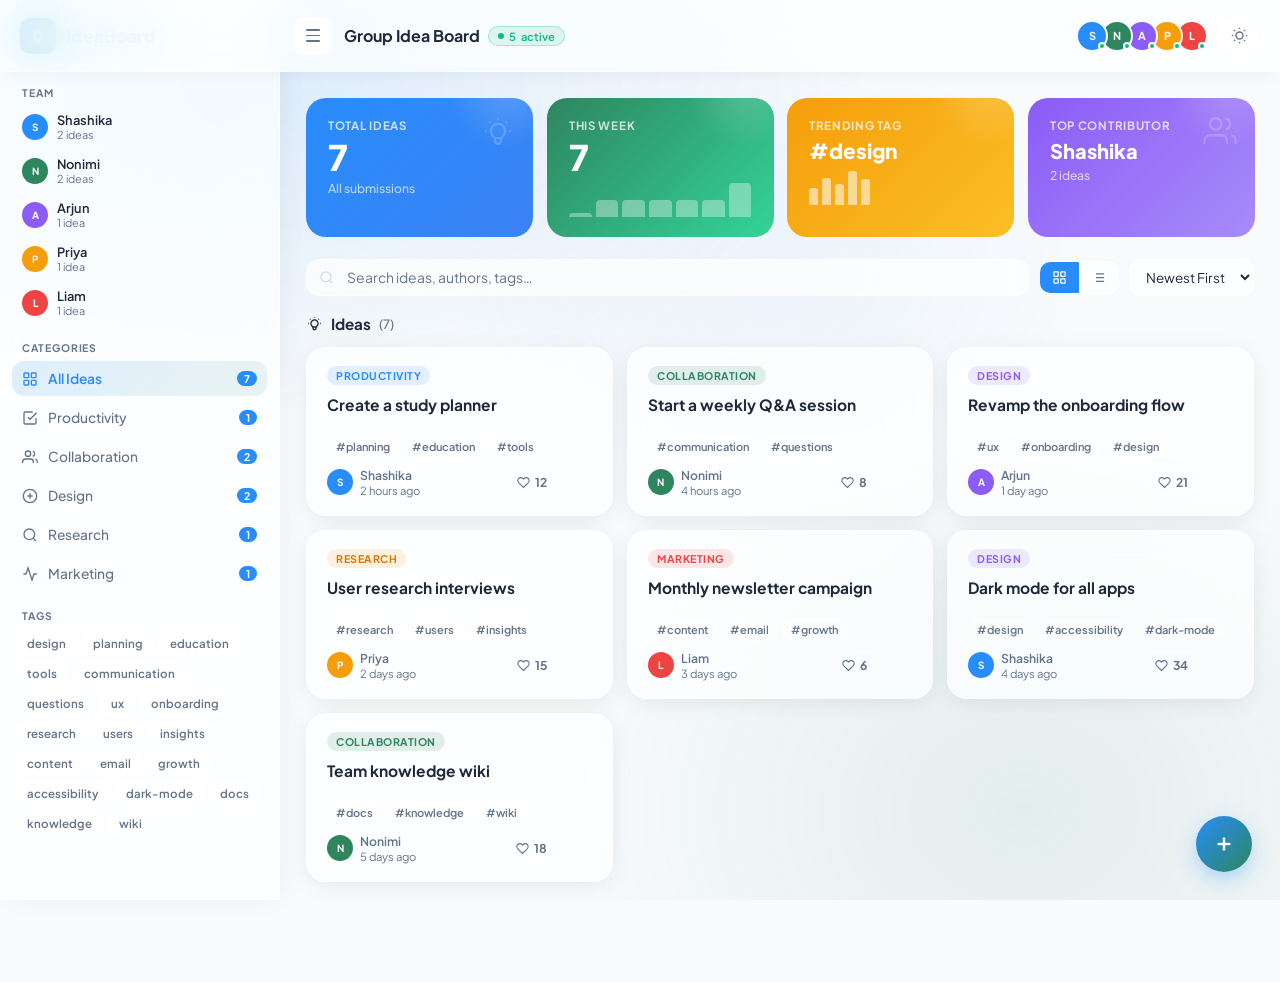
==== ideaboard.html @ 273a5f6c "upload final" ====
<!DOCTYPE html>
<html lang="en" data-theme="light">
<head>
<meta charset="UTF-8" />
<meta name="viewport" content="width=device-width, initial-scale=1.0" />
<title>Group Idea Board</title>
<link rel="preconnect" href="https://fonts.googleapis.com" />
<link href="https://fonts.googleapis.com/css2?family=Plus+Jakarta+Sans:wght@300;400;500;600;700;800&display=swap" rel="stylesheet" />
<style>
*, *::before, *::after { box-sizing: border-box; margin: 0; padding: 0; }

:root {
  --bg: #F8FAFC;
  --glass: rgba(255,255,255,0.72);
  --glass-border: rgba(255,255,255,0.55);
  --glass-shadow: 0 4px 24px -4px rgba(0,0,0,0.10), inset 0 1px 0 rgba(255,255,255,0.65);
  --accent: #288CFA;
  --accent2: #2E865F;
  --text: #1E293B;
  --text2: #64748B;
  --card-hover-shadow: 0 12px 40px -8px rgba(40,140,250,0.20), 0 4px 16px -4px rgba(0,0,0,0.12);
  --modal-glass: rgba(255,255,255,0.88);
  --sidebar-w: 280px;
  --sidebar-collapsed-w: 72px;
  --radius: 20px;
  --radius-sm: 12px;
  --ease: cubic-bezier(0.16, 1, 0.3, 1);
  --spring: cubic-bezier(0.68, -0.45, 0.265, 1.55);
  --font: 'Plus Jakarta Sans', system-ui, sans-serif;
  --success: #10B981;
  --warn: #F59E0B;
  --error: #EF4444;
  --header-h: 72px;
}
[data-theme="dark"] {
  --bg: #0F172A;
  --glass: rgba(30,41,59,0.65);
  --glass-border: rgba(255,255,255,0.10);
  --glass-shadow: 0 4px 24px -4px rgba(0,0,0,0.5), inset 0 1px 0 rgba(255,255,255,0.08);
  --accent: #60A5FA;
  --accent2: #34D399;
  --text: #F1F5F9;
  --text2: #94A3B8;
  --card-hover-shadow: 0 12px 40px -8px rgba(96,165,250,0.25), 0 4px 16px -4px rgba(0,0,0,0.4);
  --modal-glass: rgba(15,23,42,0.94);
}

html { scroll-behavior: smooth; }
body {
  font-family: var(--font);
  background: var(--bg);
  color: var(--text);
  min-height: 100vh;
  overflow-x: hidden;
  transition: background 0.4s ease, color 0.4s ease;
}

.bg-mesh {
  position: fixed; inset: 0; z-index: 0; pointer-events: none;
  background:
    radial-gradient(ellipse 80% 60% at 20% 10%, rgba(40,140,250,0.12) 0%, transparent 60%),
    radial-gradient(ellipse 60% 70% at 80% 90%, rgba(46,134,95,0.10) 0%, transparent 60%),
    radial-gradient(ellipse 50% 50% at 60% 30%, rgba(96,165,250,0.07) 0%, transparent 50%);
  animation: meshMove 20s ease-in-out infinite alternate;
}
[data-theme="dark"] .bg-mesh {
  background:
    radial-gradient(ellipse 80% 60% at 20% 10%, rgba(96,165,250,0.10) 0%, transparent 60%),
    radial-gradient(ellipse 60% 70% at 80% 90%, rgba(52,211,153,0.08) 0%, transparent 60%),
    radial-gradient(ellipse 50% 50% at 60% 30%, rgba(40,140,250,0.05) 0%, transparent 50%);
}
@keyframes meshMove {
  0%   { transform: scale(1) translate(0,0); }
  50%  { transform: scale(1.04) translate(1.5%,1%); }
  100% { transform: scale(1.02) translate(-1%,1.5%); }
}

/* ── HEADER ── */
.header {
  position: fixed; top: 0; left: 0; right: 0;
  height: var(--header-h); z-index: 100;
  display: flex; align-items: center;
  padding: 0 22px 0 calc(var(--sidebar-w) + 14px);
  gap: 12px;
  background: var(--glass);
  backdrop-filter: blur(24px) saturate(200%);
  -webkit-backdrop-filter: blur(24px) saturate(200%);
  border-bottom: 1px solid var(--glass-border);
  box-shadow: 0 1px 20px -4px rgba(0,0,0,0.08);
  transition: padding 0.4s var(--ease), background 0.4s ease;
}
body.sidebar-collapsed .header { padding-left: calc(var(--sidebar-collapsed-w) + 14px); }

/* Always-visible sidebar toggle button in header */
.sb-toggle {
  width: 38px; height: 38px; border-radius: 11px; flex-shrink: 0;
  border: 1px solid var(--glass-border); background: var(--glass);
  backdrop-filter: blur(10px); color: var(--text2);
  display: flex; flex-direction: column; align-items: center; justify-content: center; gap: 3.5px;
  cursor: pointer; transition: all 0.25s ease; padding: 0;
}
.sb-toggle:hover { background: rgba(40,140,250,0.12); color: var(--accent); border-color: rgba(40,140,250,0.25); }
.sb-toggle span { display: block; width: 14px; height: 1.8px; background: currentColor; border-radius: 2px; transition: all 0.3s var(--ease); }

.header-title {
  font-size: 1rem; font-weight: 700; color: var(--text);
  display: flex; align-items: center; gap: 8px; white-space: nowrap;
}
.live-badge {
  display: flex; align-items: center; gap: 5px;
  background: rgba(16,185,129,0.12); border: 1px solid rgba(16,185,129,0.25);
  border-radius: 20px; padding: 2px 9px;
  font-size: 0.7rem; font-weight: 600; color: var(--success);
}
.live-dot {
  width: 6px; height: 6px; border-radius: 50%; background: var(--success);
  animation: livePulse 2s ease-in-out infinite;
}
@keyframes livePulse { 0%,100%{transform:scale(1);opacity:1;} 50%{transform:scale(1.6);opacity:0.5;} }

.h-spacer { flex: 1; min-width: 0; }

.avatar-stack { display: flex; align-items: center; flex-shrink: 0; }
.av {
  width: 32px; height: 32px; border-radius: 50%;
  border: 2px solid var(--bg);
  display: flex; align-items: center; justify-content: center;
  font-size: 0.68rem; font-weight: 700; color: #fff;
  margin-left: -7px; cursor: pointer; position: relative;
  transition: transform 0.2s ease; flex-shrink: 0;
}
.av:first-child { margin-left: 0; }
.av:hover { transform: translateY(-3px) scale(1.12); z-index: 5; }
.av.online::after {
  content:''; position:absolute; bottom:0px; right:0px;
  width:8px; height:8px; border-radius:50%;
  background:var(--success); border:2px solid var(--bg);
}
.theme-toggle {
  width: 38px; height: 38px; border-radius: 50%; flex-shrink: 0;
  border: 1px solid var(--glass-border); background: var(--glass);
  backdrop-filter: blur(10px); cursor: pointer; color: var(--text2);
  display: flex; align-items: center; justify-content: center;
  transition: all 0.3s ease;
}
.theme-toggle:hover { background: rgba(40,140,250,0.12); color: var(--accent); transform: scale(1.08); }
.theme-toggle svg { transition: transform 0.5s var(--spring); }
.theme-toggle:hover svg { transform: rotate(22deg); }

/* ── SIDEBAR ── */
.sidebar {
  position: fixed; top: 0; left: 0; bottom: 0;
  width: var(--sidebar-w); z-index: 90;
  display: flex; flex-direction: column;
  padding: 0 12px 16px; gap: 0;
  background: var(--glass);
  backdrop-filter: blur(24px) saturate(180%);
  -webkit-backdrop-filter: blur(24px) saturate(180%);
  border-right: 1px solid var(--glass-border);
  box-shadow: 4px 0 30px -8px rgba(0,0,0,0.08);
  overflow: hidden;
  transition: width 0.4s var(--ease), transform 0.4s var(--ease), background 0.4s ease;
}
body.sidebar-collapsed .sidebar { width: var(--sidebar-collapsed-w); }

.sb-brand {
  height: var(--header-h); display: flex; align-items: center;
  gap: 10px; padding: 0 8px; flex-shrink: 0;
  border-bottom: 1px solid var(--glass-border); margin-bottom: 14px;
}
.brand-icon {
  width: 36px; height: 36px; border-radius: 10px; flex-shrink: 0;
  background: linear-gradient(135deg, var(--accent), var(--accent2));
  display: flex; align-items: center; justify-content: center;
}
.brand-name {
  font-weight: 800; font-size: 1.1rem;
  background: linear-gradient(135deg, var(--accent), var(--accent2));
  -webkit-background-clip: text; -webkit-text-fill-color: transparent;
  background-clip: text; white-space: nowrap;
  transition: opacity 0.25s ease, transform 0.25s ease;
}
body.sidebar-collapsed .brand-name { opacity: 0; transform: translateX(-8px); pointer-events: none; }

.sb-scroll {
  flex: 1; overflow-y: auto; overflow-x: hidden;
  display: flex; flex-direction: column; gap: 18px;
  scrollbar-width: none;
}
.sb-scroll::-webkit-scrollbar { display: none; }

.sb-section { display: flex; flex-direction: column; gap: 4px; }
.sb-sec-label {
  font-size: 0.65rem; font-weight: 700; letter-spacing: 0.09em;
  text-transform: uppercase; color: var(--text2);
  padding: 0 10px; margin-bottom: 3px; white-space: nowrap;
  transition: opacity 0.25s ease;
}
body.sidebar-collapsed .sb-sec-label { opacity: 0; }

.sb-btn {
  display: flex; align-items: center; gap: 10px;
  padding: 9px 10px; border-radius: var(--radius-sm);
  border: none; background: transparent;
  color: var(--text2); font: inherit; font-size: 0.86rem; font-weight: 500;
  cursor: pointer; transition: all 0.2s ease;
  white-space: nowrap; width: 100%; text-align: left;
}
.sb-btn svg { flex-shrink: 0; width: 16px; height: 16px; }
.sb-btn .lbl { transition: opacity 0.25s ease; overflow: hidden; }
body.sidebar-collapsed .sb-btn .lbl { opacity: 0; }
.sb-btn:hover { background: rgba(40,140,250,0.09); color: var(--accent); }
.sb-btn.active {
  background: linear-gradient(135deg, rgba(40,140,250,0.14), rgba(46,134,95,0.09));
  color: var(--accent); font-weight: 600;
}
.sb-badge {
  margin-left: auto; background: var(--accent); color: #fff;
  border-radius: 20px; padding: 1px 7px; font-size: 0.66rem; font-weight: 700;
  flex-shrink: 0; transition: opacity 0.25s ease;
}
body.sidebar-collapsed .sb-badge { opacity: 0; }

.tag-cloud { display: flex; flex-wrap: wrap; gap: 5px; padding: 2px 4px; transition: opacity 0.25s ease; }
body.sidebar-collapsed .tag-cloud { opacity: 0; pointer-events: none; }
.tag-pill {
  padding: 4px 10px; border-radius: 20px; font-size: 0.72rem; font-weight: 600;
  border: 1px solid var(--glass-border); background: var(--glass);
  color: var(--text2); cursor: pointer; transition: all 0.2s ease; white-space: nowrap;
}
.tag-pill:hover, .tag-pill.active {
  background: linear-gradient(135deg, var(--accent), var(--accent2));
  color: #fff; border-color: transparent; transform: scale(1.05);
}

.members-list { display: flex; flex-direction: column; gap: 3px; }
.member-row {
  display: flex; align-items: center; gap: 9px;
  padding: 6px 10px; border-radius: var(--radius-sm);
  transition: background 0.2s ease; cursor: default;
}
.member-row:hover { background: rgba(40,140,250,0.07); }
.av-sm {
  width: 26px; height: 26px; border-radius: 50%; flex-shrink: 0;
  display: flex; align-items: center; justify-content: center;
  font-size: 0.62rem; font-weight: 700; color: #fff;
}
.member-info { display: flex; flex-direction: column; transition: opacity 0.25s ease; }
body.sidebar-collapsed .member-info { opacity: 0; }
.member-name { font-size: 0.8rem; font-weight: 600; color: var(--text); white-space: nowrap; }
.member-count { font-size: 0.68rem; color: var(--text2); }

/* ── MAIN ── */
.main-wrap {
  margin-left: var(--sidebar-w);
  padding-top: var(--header-h);
  min-height: 100vh; position: relative; z-index: 1;
  transition: margin-left 0.4s var(--ease);
}
body.sidebar-collapsed .main-wrap { margin-left: var(--sidebar-collapsed-w); }
.main { padding: 26px 26px 100px; max-width: 1600px; }

/* ── STATS ── */
.stats-grid {
  display: grid;
  grid-template-columns: repeat(4, 1fr);
  gap: 14px; margin-bottom: 22px;
}
.stat-card {
  border-radius: var(--radius); padding: 20px 22px;
  display: flex; flex-direction: column; gap: 6px;
  position: relative; overflow: hidden; cursor: default;
  opacity: 0; transform: translateY(20px) scale(0.96);
  animation: cardIn 0.55s var(--ease) forwards;
  transition: transform 0.22s ease, box-shadow 0.22s ease;
}
.stat-card:hover { transform: translateY(-4px) scale(1.02); }
.stat-card::before {
  content:''; position:absolute; top:-50%; right:-15%;
  width:120px; height:120px; border-radius:50%;
  background:radial-gradient(circle, rgba(255,255,255,0.18) 0%, transparent 70%);
  pointer-events:none;
}
.sc1 { background:linear-gradient(135deg,#288CFA,#3B82F6); animation-delay:.18s; }
.sc2 { background:linear-gradient(135deg,#2E865F,#34D399); animation-delay:.26s; }
.sc3 { background:linear-gradient(135deg,#F59E0B,#FBBF24); animation-delay:.34s; }
.sc4 { background:linear-gradient(135deg,#8B5CF6,#A78BFA); animation-delay:.42s; }
.stat-label { font-size:0.72rem; font-weight:700; letter-spacing:.06em; text-transform:uppercase; color:rgba(255,255,255,0.75); }
.stat-num { font-size:2.2rem; font-weight:800; color:#fff; line-height:1; }
.stat-sub { font-size:0.76rem; font-weight:500; color:rgba(255,255,255,0.68); }
.stat-ico { position:absolute; top:16px; right:18px; opacity:.2; color:#fff; }

/* This Week bars */
.week-bars { display:flex; align-items:flex-end; gap:4px; height:34px; margin-top:3px; }
.wbar {
  flex:1; border-radius:4px 4px 0 0;
  background:rgba(255,255,255,0.35); min-height:4px;
  transition: height 0.6s var(--ease);
}
/* Trending mini bars */
.mini-bars { display:flex; align-items:flex-end; gap:4px; height:34px; margin-top:3px; }
.mbar { width:9px; border-radius:3px 3px 0 0; background:rgba(255,255,255,0.55); animation:barUp .8s var(--ease) forwards; }
.mbar:nth-child(1){--bh:50%;animation-delay:.5s}
.mbar:nth-child(2){--bh:80%;animation-delay:.58s}
.mbar:nth-child(3){--bh:60%;animation-delay:.66s}
.mbar:nth-child(4){--bh:100%;animation-delay:.74s}
.mbar:nth-child(5){--bh:75%;animation-delay:.82s}
@keyframes barUp { from{height:0} to{height:var(--bh)} }

/* ── TOOLBAR ── */
.toolbar {
  display:flex; align-items:center; gap:10px; margin-bottom:18px; flex-wrap:wrap;
  opacity:0; animation:fadeUp .5s ease .48s forwards;
}
.search-wrap { flex:1; min-width:180px; position:relative; display:flex; align-items:center; }
.search-wrap svg { position:absolute; left:13px; color:var(--text2); pointer-events:none; flex-shrink:0; }
.search-input {
  width:100%; padding:9px 13px 9px 40px;
  border-radius:13px; border:1px solid var(--glass-border);
  background:var(--glass); backdrop-filter:blur(12px);
  color:var(--text); font:inherit; font-size:.87rem; outline:none;
  transition:all .25s ease;
}
.search-input::placeholder { color:var(--text2); }
.search-input:focus { border-color:var(--accent); box-shadow:0 0 0 3px rgba(40,140,250,.13); }
.view-toggle {
  display:flex; border-radius:11px;
  border:1px solid var(--glass-border); overflow:hidden;
  background:var(--glass); backdrop-filter:blur(10px);
}
.view-btn {
  padding:8px 12px; border:none; background:transparent;
  color:var(--text2); cursor:pointer; transition:all .2s ease;
  display:flex; align-items:center;
}
.view-btn.active { background:var(--accent); color:#fff; }
.view-btn:hover:not(.active) { background:rgba(40,140,250,.1); color:var(--accent); }
.sort-select {
  padding:8px 12px; border-radius:11px;
  border:1px solid var(--glass-border);
  background:var(--glass); backdrop-filter:blur(10px);
  color:var(--text); font:inherit; font-size:.84rem; outline:none; cursor:pointer;
}

/* ── IDEA CARDS ── */
.ideas-section { display:flex; flex-direction:column; gap:14px; }
.section-title {
  font-size:.95rem; font-weight:700; color:var(--text);
  display:flex; align-items:center; gap:8px;
}
.ideas-grid {
  display:grid;
  grid-template-columns:repeat(auto-fill, minmax(272px,1fr));
  gap:14px;
}
.ideas-grid.list-view { grid-template-columns:1fr; }

.idea-card {
  border-radius:var(--radius); padding:18px 20px;
  cursor:pointer; position:relative; overflow:hidden;
  display:flex; flex-direction:column; gap:10px;
  background:var(--glass);
  backdrop-filter:blur(20px) saturate(180%);
  -webkit-backdrop-filter:blur(20px) saturate(180%);
  border:1px solid var(--glass-border);
  box-shadow:var(--glass-shadow);
  opacity:0; transform:translateY(18px) scale(.97);
  transition:transform .22s ease, box-shadow .22s ease, border-color .22s ease, opacity .3s ease;
}
.idea-card.visible { opacity:1; transform:none; }
.idea-card:hover {
  transform:translateY(-5px) scale(1.015);
  box-shadow:var(--card-hover-shadow);
  border-color:rgba(40,140,250,.25);
}
.idea-card::after {
  content:''; position:absolute;
  top:-100%; left:-60%; width:35%; height:300%;
  background:linear-gradient(105deg,transparent,rgba(255,255,255,.13),transparent);
  opacity:0; pointer-events:none;
  transition:top .6s ease, opacity .4s ease;
}
.idea-card:hover::after { top:-10%; opacity:1; }

.card-cat {
  display:inline-block; font-size:.66rem; font-weight:700;
  letter-spacing:.05em; text-transform:uppercase;
  padding:3px 9px; border-radius:20px; align-self:flex-start;
}
.cat-blue  { background:rgba(40,140,250,.13); color:var(--accent); }
.cat-green { background:rgba(46,134,95,.13); color:var(--accent2); }
.cat-purple{ background:rgba(139,92,246,.13); color:#8B5CF6; }
.cat-orange{ background:rgba(245,158,11,.13); color:#D97706; }
.cat-red   { background:rgba(239,68,68,.13); color:var(--error); }

.card-title { font-size:.97rem; font-weight:700; color:var(--text); line-height:1.35; }
.card-desc {
  font-size:.82rem; color:var(--text2); line-height:1.55;
  max-height:0; overflow:hidden;
  transition:max-height .4s ease;
}
.idea-card.expanded .card-desc { max-height:200px; }

.card-tags { display:flex; flex-wrap:wrap; gap:4px; }
.card-tag {
  font-size:.69rem; font-weight:600; padding:3px 8px;
  border-radius:20px; border:1px solid var(--glass-border);
  color:var(--text2); background:rgba(255,255,255,.25); cursor:pointer;
  transition:all .2s ease;
}
[data-theme="dark"] .card-tag { background:rgba(255,255,255,.06); }
.card-tag:hover { background:var(--accent); color:#fff; border-color:transparent; }

.card-footer { display:flex; align-items:center; gap:8px; margin-top:auto; }
.card-author { display:flex; align-items:center; gap:7px; flex:1; min-width:0; }
.author-name { font-size:.76rem; font-weight:600; color:var(--text2); white-space:nowrap; overflow:hidden; text-overflow:ellipsis; }
.card-time { font-size:.7rem; color:var(--text2); }

.vote-btn {
  display:flex; align-items:center; gap:5px;
  padding:5px 10px; border-radius:20px;
  border:1px solid var(--glass-border); background:transparent;
  color:var(--text2); font:inherit; font-size:.76rem; font-weight:700;
  cursor:pointer; transition:all .2s ease; flex-shrink:0;
}
.vote-btn:hover { background:rgba(239,68,68,.1); border-color:rgba(239,68,68,.3); color:var(--error); }
.vote-btn.voted { background:rgba(239,68,68,.1); border-color:rgba(239,68,68,.3); color:var(--error); }
.vote-btn svg { transition:transform .35s var(--spring); }
.vote-btn.voted svg, .vote-btn:hover svg { fill:var(--error); stroke:var(--error); }

.del-btn {
  width:26px; height:26px; border-radius:8px;
  border:1px solid transparent; background:transparent;
  color:var(--text2); cursor:pointer;
  display:flex; align-items:center; justify-content:center;
  opacity:0; transition:all .2s ease; flex-shrink:0;
}
.idea-card:hover .del-btn { opacity:1; }
.del-btn:hover { background:rgba(239,68,68,.12); color:var(--error); border-color:rgba(239,68,68,.3); }

.ideas-grid.list-view .idea-card { flex-direction:row; align-items:center; padding:12px 16px; gap:14px; }
.ideas-grid.list-view .card-main { flex:1; display:flex; flex-direction:column; gap:5px; min-width:0; }
.ideas-grid.list-view .card-title { font-size:.9rem; }
.ideas-grid.list-view .card-tags,
.ideas-grid.list-view .card-desc { display:none; }
.ideas-grid.list-view .card-footer { margin-top:0; flex-shrink:0; }

.empty-state {
  grid-column:1/-1; display:flex; flex-direction:column;
  align-items:center; gap:12px; padding:64px 20px; text-align:center;
}
.empty-icon { font-size:2.8rem; animation:float 3s ease-in-out infinite; }
@keyframes float { 0%,100%{transform:translateY(0);} 50%{transform:translateY(-10px);} }
.empty-title { font-size:1.05rem; font-weight:700; color:var(--text); }
.empty-sub { font-size:.83rem; color:var(--text2); }

/* ── FAB ── */
.fab {
  position:fixed; bottom:28px; right:28px; z-index:200;
  width:56px; height:56px; border-radius:50%;
  background:linear-gradient(135deg, var(--accent), var(--accent2));
  border:none; cursor:pointer; color:#fff;
  display:flex; align-items:center; justify-content:center;
  box-shadow:0 8px 24px -4px rgba(40,140,250,.45);
  transition:all .3s var(--spring);
  opacity:0; animation:fabBounce .5s var(--spring) .72s forwards;
}
.fab svg { transition:transform .35s var(--spring); }
.fab:hover { transform:scale(1.1) translateY(-2px); box-shadow:0 14px 32px -4px rgba(40,140,250,.55); }
.fab.active svg { transform:rotate(45deg); }
@keyframes fabBounce { from{opacity:0;transform:scale(.3);} to{opacity:1;transform:scale(1);} }

/* ── MODAL ── */
.modal-overlay {
  position:fixed; inset:0; z-index:150;
  background:rgba(0,0,0,.38); backdrop-filter:blur(6px);
  display:flex; align-items:center; justify-content:center; padding:20px;
  opacity:0; pointer-events:none; transition:opacity .3s ease;
}
.modal-overlay.open { opacity:1; pointer-events:all; }
.modal {
  width:100%; max-width:490px; border-radius:26px; padding:30px;
  background:var(--modal-glass);
  backdrop-filter:blur(40px) saturate(200%);
  -webkit-backdrop-filter:blur(40px) saturate(200%);
  border:1px solid var(--glass-border);
  box-shadow:0 24px 80px -16px rgba(0,0,0,.25);
  transform:scale(.9) translateY(16px);
  transition:transform .4s var(--ease);
}
.modal-overlay.open .modal { transform:scale(1) translateY(0); }
.modal-hdr { display:flex; align-items:center; justify-content:space-between; margin-bottom:22px; }
.modal-title { font-size:1.15rem; font-weight:800; color:var(--text); }
.modal-close {
  width:34px; height:34px; border-radius:50%;
  border:1px solid var(--glass-border); background:var(--glass);
  color:var(--text2); cursor:pointer; display:flex; align-items:center; justify-content:center;
  transition:all .2s ease;
}
.modal-close:hover { background:rgba(239,68,68,.12); color:var(--error); }

.field { display:flex; flex-direction:column; gap:5px; margin-bottom:14px; }
.field-label { font-size:.78rem; font-weight:600; color:var(--text2); }
.field-input, .field-textarea, .field-select {
  padding:10px 13px; border-radius:11px;
  border:1px solid var(--glass-border); background:var(--glass);
  color:var(--text); font:inherit; font-size:.88rem; outline:none;
  width:100%; transition:all .25s ease;
}
.field-textarea { resize:vertical; min-height:76px; }
.field-input:focus, .field-textarea:focus, .field-select:focus {
  border-color:var(--accent); box-shadow:0 0 0 3px rgba(40,140,250,.12);
}
.field-input.error { border-color:var(--error); box-shadow:0 0 0 3px rgba(239,68,68,.12); }

.chips-wrap {
  display:flex; flex-wrap:wrap; gap:6px; align-items:center;
  padding:7px 10px; border-radius:11px;
  border:1px solid var(--glass-border); background:var(--glass);
  min-height:42px; cursor:text; transition:all .25s ease;
}
.chips-wrap:focus-within { border-color:var(--accent); box-shadow:0 0 0 3px rgba(40,140,250,.12); }
.chip {
  display:flex; align-items:center; gap:4px; padding:3px 8px; border-radius:20px;
  font-size:.7rem; font-weight:600;
  background:linear-gradient(135deg,rgba(40,140,250,.16),rgba(46,134,95,.12));
  color:var(--accent); border:1px solid rgba(40,140,250,.22);
  animation:chipIn .28s var(--spring);
}
@keyframes chipIn { from{transform:scale(.6);opacity:0;} to{transform:scale(1);opacity:1;} }
.chip-x { cursor:pointer; opacity:.55; font-size:.9rem; line-height:1; }
.chip-x:hover { opacity:1; }
.chips-input {
  border:none; background:transparent; font:inherit;
  font-size:.84rem; color:var(--text); outline:none; min-width:70px; flex:1;
}

.submit-btn {
  width:100%; padding:12px; margin-top:4px;
  background:linear-gradient(135deg, var(--accent), var(--accent2));
  border:none; border-radius:13px; color:#fff;
  font:inherit; font-size:.93rem; font-weight:700; cursor:pointer;
  transition:all .3s ease;
}
.submit-btn:hover { transform:translateY(-2px); box-shadow:0 8px 24px -4px rgba(40,140,250,.45); }
.submit-btn:active { transform:scale(.97); }

/* ── TOAST ── */
.toast-wrap { position:fixed; bottom:96px; right:26px; z-index:300; display:flex; flex-direction:column; gap:7px; }
.toast {
  padding:11px 16px; border-radius:13px;
  background:var(--glass); backdrop-filter:blur(20px);
  border:1px solid var(--glass-border); box-shadow:var(--glass-shadow);
  font-size:.84rem; font-weight:600; color:var(--text);
  display:flex; align-items:center; gap:8px; max-width:270px;
  transform:translateX(110%); opacity:0;
  animation:toastIn .4s var(--spring) forwards, toastOut .4s ease 2.8s forwards;
}
@keyframes toastIn  { to{transform:translateX(0);opacity:1;} }
@keyframes toastOut { to{transform:translateX(115%);opacity:0;} }

#confetti-canvas { position:fixed; inset:0; z-index:9999; pointer-events:none; }

@keyframes cardIn  { to{opacity:1;transform:translateY(0) scale(1);} }
@keyframes fadeUp  { from{opacity:0;transform:translateY(14px);} to{opacity:1;transform:none;} }

/* mobile */
.mobile-menu-btn {
  display:none; position:fixed; top:17px; left:14px; z-index:150;
  width:36px; height:36px; border-radius:10px;
  background:var(--glass); backdrop-filter:blur(16px);
  border:1px solid var(--glass-border);
  align-items:center; justify-content:center;
  cursor:pointer; color:var(--text); transition:all .2s ease;
}
.mobile-menu-btn:hover { background:rgba(40,140,250,.14); color:var(--accent); }
.sidebar-overlay {
  display:none; position:fixed; inset:0; z-index:88;
  background:rgba(0,0,0,.35); backdrop-filter:blur(2px);
}
body.mobile-open .sidebar-overlay { display:block; }

@media(max-width:900px) {
  :root { --sidebar-w:0px; --header-h:62px; }
  .sidebar {
    transform:translateX(-100%); width:275px !important; z-index:200;
    box-shadow:4px 0 40px rgba(0,0,0,.18);
  }
  body.mobile-open .sidebar { transform:translateX(0); }
  .main-wrap { margin-left:0 !important; }
  .header { padding-left:58px !important; }
  .stats-grid { grid-template-columns:repeat(2,1fr); }
  .main { padding:14px 12px 88px; }
  .fab { bottom:18px; right:18px; }
  .mobile-menu-btn { display:flex; }
  .sb-toggle { display:none; }
}
@media(max-width:520px) {
  .stats-grid { grid-template-columns:1fr 1fr; gap:10px; }
  .ideas-grid { grid-template-columns:1fr; }
  .stat-num { font-size:1.85rem; }
}
@media(prefers-reduced-motion:reduce) {
  *, *::before, *::after { animation-duration:.01ms !important; transition-duration:.15ms !important; }
  .bg-mesh { animation:none; }
}
</style>
</head>
<body>

<canvas id="confetti-canvas"></canvas>
<div class="bg-mesh"></div>
<div class="sidebar-overlay" onclick="closeMobile()"></div>

<button class="mobile-menu-btn" onclick="openMobile()" aria-label="Menu">
  <svg width="17" height="17" fill="none" stroke="currentColor" stroke-width="2.2" stroke-linecap="round" viewBox="0 0 24 24">
    <line x1="3" y1="6" x2="21" y2="6"/><line x1="3" y1="12" x2="21" y2="12"/><line x1="3" y1="18" x2="21" y2="18"/>
  </svg>
</button>

<!-- SIDEBAR -->
<aside class="sidebar" id="sidebar">
  <div class="sb-brand">
    <div class="brand-icon">
      <svg width="18" height="18" fill="none" stroke="white" stroke-width="2.4" viewBox="0 0 24 24">
        <path d="M9.663 17h4.673M12 3v1m6.364 1.636-.707.707M21 12h-1M4 12H3m3.343-5.657-.707-.707m2.828 9.9a5 5 0 1 1 7.072 0l-.548.547A3.374 3.374 0 0 0 14 18.469V19a2 2 0 1 1-4 0v-.531c0-.895-.356-1.754-.988-2.386l-.548-.547z"/>
      </svg>
    </div>
    <span class="brand-name">IdeaBoard</span>
  </div>

  <div class="sb-scroll">
    <div class="sb-section">
      <div class="sb-sec-label">Team</div>
      <div class="members-list" id="members-list"></div>
    </div>

    <div class="sb-section">
      <div class="sb-sec-label">Categories</div>
      <button class="sb-btn active" data-cat="" onclick="filterCat(this,'')">
        <svg fill="none" stroke="currentColor" stroke-width="2" viewBox="0 0 24 24"><rect x="3" y="3" width="7" height="7" rx="1"/><rect x="14" y="3" width="7" height="7" rx="1"/><rect x="3" y="14" width="7" height="7" rx="1"/><rect x="14" y="14" width="7" height="7" rx="1"/></svg>
        <span class="lbl">All Ideas</span><span class="sb-badge" id="badge-all">0</span>
      </button>
      <button class="sb-btn" data-cat="Productivity" onclick="filterCat(this,'Productivity')">
        <svg fill="none" stroke="currentColor" stroke-width="2" viewBox="0 0 24 24"><path d="M9 11l3 3L22 4"/><path d="M21 12v7a2 2 0 0 1-2 2H5a2 2 0 0 1-2-2V5a2 2 0 0 1 2-2h11"/></svg>
        <span class="lbl">Productivity</span><span class="sb-badge" id="badge-Productivity">0</span>
      </button>
      <button class="sb-btn" data-cat="Collaboration" onclick="filterCat(this,'Collaboration')">
        <svg fill="none" stroke="currentColor" stroke-width="2" viewBox="0 0 24 24"><path d="M17 21v-2a4 4 0 0 0-4-4H5a4 4 0 0 0-4 4v2"/><circle cx="9" cy="7" r="4"/><path d="M23 21v-2a4 4 0 0 0-3-3.87"/><path d="M16 3.13a4 4 0 0 1 0 7.75"/></svg>
        <span class="lbl">Collaboration</span><span class="sb-badge" id="badge-Collaboration">0</span>
      </button>
      <button class="sb-btn" data-cat="Design" onclick="filterCat(this,'Design')">
        <svg fill="none" stroke="currentColor" stroke-width="2" viewBox="0 0 24 24"><circle cx="12" cy="12" r="10"/><path d="M8 12h8M12 8v8"/></svg>
        <span class="lbl">Design</span><span class="sb-badge" id="badge-Design">0</span>
      </button>
      <button class="sb-btn" data-cat="Research" onclick="filterCat(this,'Research')">
        <svg fill="none" stroke="currentColor" stroke-width="2" viewBox="0 0 24 24"><circle cx="11" cy="11" r="8"/><path d="m21 21-4.35-4.35"/></svg>
        <span class="lbl">Research</span><span class="sb-badge" id="badge-Research">0</span>
      </button>
      <button class="sb-btn" data-cat="Marketing" onclick="filterCat(this,'Marketing')">
        <svg fill="none" stroke="currentColor" stroke-width="2" viewBox="0 0 24 24"><path d="M22 12h-4l-3 9L9 3l-3 9H2"/></svg>
        <span class="lbl">Marketing</span><span class="sb-badge" id="badge-Marketing">0</span>
      </button>
    </div>

    <div class="sb-section">
      <div class="sb-sec-label">Tags</div>
      <div class="tag-cloud" id="tag-cloud"></div>
    </div>
  </div>
</aside>

<!-- HEADER -->
<header class="header">
  <!-- FIX: Always-visible toggle that works both directions -->
  <button class="sb-toggle" onclick="toggleSidebar()" aria-label="Toggle sidebar">
    <span></span><span></span><span></span>
  </button>

  <div class="header-title">
    Group Idea Board
    <div class="live-badge">
      <span class="live-dot"></span>
      <span id="active-count">3</span> active
    </div>
  </div>
  <div class="h-spacer"></div>
  <div class="avatar-stack" id="header-avatars"></div>
  <button class="theme-toggle" onclick="toggleTheme()" aria-label="Toggle theme">
    <svg id="theme-icon" width="17" height="17" fill="none" stroke="currentColor" stroke-width="2" viewBox="0 0 24 24">
      <circle cx="12" cy="12" r="5"/>
      <line x1="12" y1="1" x2="12" y2="3"/><line x1="12" y1="21" x2="12" y2="23"/>
      <line x1="4.22" y1="4.22" x2="5.64" y2="5.64"/><line x1="18.36" y1="18.36" x2="19.78" y2="19.78"/>
      <line x1="1" y1="12" x2="3" y2="12"/><line x1="21" y1="12" x2="23" y2="12"/>
      <line x1="4.22" y1="19.78" x2="5.64" y2="18.36"/><line x1="18.36" y1="5.64" x2="19.78" y2="4.22"/>
    </svg>
  </button>
</header>

<!-- MAIN -->
<div class="main-wrap">
  <main class="main">

    <div class="stats-grid">
      <!-- Total Ideas -->
      <div class="stat-card sc1">
        <div class="stat-label">Total Ideas</div>
        <div class="stat-num" id="stat-total">0</div>
        <div class="stat-sub">All submissions</div>
        <div class="stat-ico">
          <svg width="34" height="34" fill="none" stroke="currentColor" stroke-width="1.6" viewBox="0 0 24 24">
            <path d="M9.663 17h4.673M12 3v1m6.364 1.636-.707.707M21 12h-1M4 12H3m3.343-5.657-.707-.707m2.828 9.9a5 5 0 1 1 7.072 0l-.548.547A3.374 3.374 0 0 0 14 18.469V19a2 2 0 1 1-4 0v-.531c0-.895-.356-1.754-.988-2.386l-.548-.547z"/>
          </svg>
        </div>
      </div>
      <!-- This Week — replaced "goal reached" with ideas-per-day bar chart -->
      <div class="stat-card sc2">
        <div class="stat-label">This Week</div>
        <div class="stat-num" id="stat-week">0</div>
        <div class="week-bars" id="week-bars">
          <div class="wbar"></div><div class="wbar"></div><div class="wbar"></div>
          <div class="wbar"></div><div class="wbar"></div><div class="wbar"></div>
          <div class="wbar"></div>
        </div>
      </div>
      <!-- Trending -->
      <div class="stat-card sc3">
        <div class="stat-label">Trending Tag</div>
        <div class="stat-num" id="stat-top-tag" style="font-size:1.3rem;margin-top:2px">—</div>
        <div class="mini-bars">
          <div class="mbar"></div><div class="mbar"></div><div class="mbar"></div>
          <div class="mbar"></div><div class="mbar"></div>
        </div>
      </div>
      <!-- Top Contributor -->
      <div class="stat-card sc4">
        <div class="stat-label">Top Contributor</div>
        <div class="stat-num" id="stat-contributor" style="font-size:1.25rem;margin-top:2px">—</div>
        <div class="stat-sub" id="stat-contrib-sub">0 ideas</div>
        <div class="stat-ico">
          <svg width="34" height="34" fill="none" stroke="currentColor" stroke-width="1.6" viewBox="0 0 24 24">
            <path d="M17 21v-2a4 4 0 0 0-4-4H5a4 4 0 0 0-4 4v2"/><circle cx="9" cy="7" r="4"/>
            <path d="M23 21v-2a4 4 0 0 0-3-3.87"/><path d="M16 3.13a4 4 0 0 1 0 7.75"/>
          </svg>
        </div>
      </div>
    </div>

    <div class="toolbar">
      <div class="search-wrap">
        <svg width="15" height="15" fill="none" stroke="currentColor" stroke-width="2" viewBox="0 0 24 24">
          <circle cx="11" cy="11" r="8"/><path d="m21 21-4.35-4.35"/>
        </svg>
        <input class="search-input" type="text" placeholder="Search ideas, authors, tags…" id="search-input" oninput="onSearch(this.value)" />
      </div>
      <div class="view-toggle">
        <button class="view-btn active" id="grid-btn" onclick="setView('grid')" title="Grid">
          <svg width="15" height="15" fill="none" stroke="currentColor" stroke-width="2" viewBox="0 0 24 24">
            <rect x="3" y="3" width="7" height="7" rx="1"/><rect x="14" y="3" width="7" height="7" rx="1"/>
            <rect x="3" y="14" width="7" height="7" rx="1"/><rect x="14" y="14" width="7" height="7" rx="1"/>
          </svg>
        </button>
        <button class="view-btn" id="list-btn" onclick="setView('list')" title="List">
          <svg width="15" height="15" fill="none" stroke="currentColor" stroke-width="2" viewBox="0 0 24 24">
            <line x1="8" y1="6" x2="21" y2="6"/><line x1="8" y1="12" x2="21" y2="12"/><line x1="8" y1="18" x2="21" y2="18"/>
            <line x1="3" y1="6" x2="3.01" y2="6"/><line x1="3" y1="12" x2="3.01" y2="12"/><line x1="3" y1="18" x2="3.01" y2="18"/>
          </svg>
        </button>
      </div>
      <select class="sort-select" onchange="onSort(this.value)">
        <option value="newest">Newest First</option>
        <option value="oldest">Oldest First</option>
        <option value="votes">Most Votes</option>
        <option value="az">A → Z</option>
      </select>
    </div>

    <div class="ideas-section">
      <div class="section-title">
        <svg width="17" height="17" fill="none" stroke="currentColor" stroke-width="2" viewBox="0 0 24 24">
          <path d="M9.663 17h4.673M12 3v1m6.364 1.636-.707.707M21 12h-1M4 12H3m3.343-5.657-.707-.707m2.828 9.9a5 5 0 1 1 7.072 0l-.548.547A3.374 3.374 0 0 0 14 18.469V19a2 2 0 1 1-4 0v-.531c0-.895-.356-1.754-.988-2.386l-.548-.547z"/>
        </svg>
        Ideas
        <span id="ideas-count" style="font-size:.8rem;color:var(--text2);font-weight:500"></span>
      </div>
      <div class="ideas-grid" id="ideas-grid"></div>
    </div>
  </main>
</div>

<button class="fab" id="fab" onclick="openModal()" aria-label="Add idea">
  <svg width="22" height="22" fill="none" stroke="currentColor" stroke-width="2.6" viewBox="0 0 24 24">
    <line x1="12" y1="5" x2="12" y2="19"/><line x1="5" y1="12" x2="19" y2="12"/>
  </svg>
</button>

<div class="modal-overlay" id="modal-overlay" onclick="overlayClick(event)">
  <div class="modal">
    <div class="modal-hdr">
      <div class="modal-title">✨ New Idea</div>
      <button class="modal-close" onclick="closeModal()">
        <svg width="15" height="15" fill="none" stroke="currentColor" stroke-width="2.5" viewBox="0 0 24 24">
          <line x1="18" y1="6" x2="6" y2="18"/><line x1="6" y1="6" x2="18" y2="18"/>
        </svg>
      </button>
    </div>
    <div class="field">
      <label class="field-label">Title *</label>
      <input class="field-input" id="form-title" type="text" placeholder="What's your idea?" maxlength="90" />
    </div>
    <div class="field">
      <label class="field-label">Author</label>
      <input class="field-input" id="form-author" type="text" placeholder="Your name" />
    </div>
    <div class="field">
      <label class="field-label">Category</label>
      <select class="field-select" id="form-category">
        <option value="Productivity">Productivity</option>
        <option value="Collaboration">Collaboration</option>
        <option value="Design">Design</option>
        <option value="Research">Research</option>
        <option value="Marketing">Marketing</option>
      </select>
    </div>
    <div class="field">
      <label class="field-label">Tags <span style="font-weight:400;opacity:.65;font-size:.75rem">(Enter or comma to add)</span></label>
      <div class="chips-wrap" id="chips-wrap" onclick="document.getElementById('chips-input').focus()">
        <input class="chips-input" id="chips-input" type="text" placeholder="Add tag…" onkeydown="tagKey(event)" maxlength="22" />
      </div>
    </div>
    <div class="field">
      <label class="field-label">Description</label>
      <textarea class="field-textarea" id="form-desc" placeholder="Describe your idea…" rows="3"></textarea>
    </div>
    <button class="submit-btn" onclick="submitIdea()">Submit Idea 🚀</button>
  </div>
</div>

<div class="toast-wrap" id="toast-wrap"></div>

<script>
/* ═══════════════════════════════════
   CONSTANTS
═══════════════════════════════════ */
const COLORS   = ['#288CFA','#2E865F','#8B5CF6','#F59E0B','#EF4444','#06B6D4','#EC4899'];
const CAT_CLS  = { Productivity:'cat-blue', Collaboration:'cat-green', Design:'cat-purple', Research:'cat-orange', Marketing:'cat-red' };
const LS_KEY   = 'ideaboard_data_v3';
const LS_THEME = 'ideaboard_theme_v1';
const LS_SB    = 'ideaboard_sb_v1';

/* ═══════════════════════════════════
   STATE
═══════════════════════════════════ */
let filterCatVal = '';
let filterTagVal = '';
let searchVal    = '';
let sortVal      = 'newest';
let viewMode     = 'grid';
let formTags     = [];
let nextId       = 20;

const MEMBERS = [
  { name:'Shashika', avatar:'S', color:'#288CFA' },
  { name:'Nonimi',   avatar:'N', color:'#2E865F' },
  { name:'Arjun',    avatar:'A', color:'#8B5CF6' },
  { name:'Priya',    avatar:'P', color:'#F59E0B' },
  { name:'Liam',     avatar:'L', color:'#EF4444' },
];

// Default ideas used only when nothing in localStorage
const DEFAULT_IDEAS = [
  { id:1, title:'Create a study planner', author:'Shashika', avatar:'S', color:'#288CFA', category:'Productivity', tags:['planning','education','tools'], votes:12, timestamp:'2 hours ago', ts:Date.now()-7200000, desc:'A dynamic planner that adapts to your learning style, tracks progress and sends smart reminders.', voted:false, expanded:false },
  { id:2, title:'Start a weekly Q&A session', author:'Nonimi', avatar:'N', color:'#2E865F', category:'Collaboration', tags:['communication','questions'], votes:8, timestamp:'4 hours ago', ts:Date.now()-14400000, desc:'Host live open Q&A sessions to foster transparency and team bonding.', voted:false, expanded:false },
  { id:3, title:'Revamp the onboarding flow', author:'Arjun', avatar:'A', color:'#8B5CF6', category:'Design', tags:['ux','onboarding','design'], votes:21, timestamp:'1 day ago', ts:Date.now()-86400000, desc:'Redesign the onboarding experience to reduce churn and improve first-impression metrics.', voted:false, expanded:false },
  { id:4, title:'User research interviews', author:'Priya', avatar:'P', color:'#F59E0B', category:'Research', tags:['research','users','insights'], votes:15, timestamp:'2 days ago', ts:Date.now()-172800000, desc:'Conduct structured interviews with 20 power users to uncover pain points and desires.', voted:false, expanded:false },
  { id:5, title:'Monthly newsletter campaign', author:'Liam', avatar:'L', color:'#EF4444', category:'Marketing', tags:['content','email','growth'], votes:6, timestamp:'3 days ago', ts:Date.now()-259200000, desc:'Launch a curated newsletter covering product updates, team wins, and useful resources.', voted:false, expanded:false },
  { id:6, title:'Dark mode for all apps', author:'Shashika', avatar:'S', color:'#288CFA', category:'Design', tags:['design','accessibility','dark-mode'], votes:34, timestamp:'4 days ago', ts:Date.now()-345600000, desc:'Implement full dark mode across all internal tools, improving comfort for late-night workers.', voted:false, expanded:false },
  { id:7, title:'Team knowledge wiki', author:'Nonimi', avatar:'N', color:'#2E865F', category:'Collaboration', tags:['docs','knowledge','wiki'], votes:18, timestamp:'5 days ago', ts:Date.now()-432000000, desc:'Build a central wiki where teammates document processes, tips, and learnings.', voted:false, expanded:false },
];

let ideas = [];

/* ═══════════════════════════════════
   PERSISTENCE — localStorage
═══════════════════════════════════ */
function saveData() {
  try {
    localStorage.setItem(LS_KEY, JSON.stringify({ ideas, nextId, members: MEMBERS }));
  } catch(e) {}
}

function loadData() {
  try {
    // Theme
    const theme = localStorage.getItem(LS_THEME);
    if (theme === 'dark') {
      document.documentElement.setAttribute('data-theme', 'dark');
      setMoonIcon();
    }
    // Sidebar collapsed state
    if (localStorage.getItem(LS_SB) === '1') {
      document.body.classList.add('sidebar-collapsed');
    }
    // Ideas / data
    const raw = localStorage.getItem(LS_KEY);
    if (raw) {
      const parsed = JSON.parse(raw);
      ideas  = parsed.ideas  || DEFAULT_IDEAS;
      nextId = parsed.nextId || 20;
      // Restore any saved members
      if (parsed.members) {
        parsed.members.forEach(m => {
          if (!MEMBERS.find(x => x.name === m.name)) MEMBERS.push(m);
        });
      }
    } else {
      ideas = JSON.parse(JSON.stringify(DEFAULT_IDEAS)); // deep clone defaults
    }
  } catch(e) {
    ideas = JSON.parse(JSON.stringify(DEFAULT_IDEAS));
  }
}

/* ═══════════════════════════════════
   INIT
═══════════════════════════════════ */
function init() {
  loadData();
  renderSidebar();
  updateBadges();
  updateStats();
  renderTagCloud();
  renderIdeas();
}

/* ═══════════════════════════════════
   SIDEBAR MEMBERS
═══════════════════════════════════ */
function renderSidebar() {
  const counts = {};
  ideas.forEach(i => counts[i.author] = (counts[i.author]||0)+1);

  // Members list
  document.getElementById('members-list').innerHTML = MEMBERS.map(m => `
    <div class="member-row">
      <div class="av-sm" style="background:${m.color}">${m.avatar}</div>
      <div class="member-info">
        <span class="member-name">${esc(m.name)}</span>
        <span class="member-count">${counts[m.name]||0} idea${(counts[m.name]||0)!==1?'s':''}</span>
      </div>
    </div>`).join('');

  // Header avatars
  document.getElementById('header-avatars').innerHTML = MEMBERS.slice(0,5).map((m,i) =>
    `<div class="av online" style="background:${m.color};z-index:${10-i}" title="${esc(m.name)}">${m.avatar}</div>`
  ).join('');

  document.getElementById('active-count').textContent = Math.min(MEMBERS.length, 5);
}

/* ═══════════════════════════════════
   TAG CLOUD — all tags, no limit
═══════════════════════════════════ */
function renderTagCloud() {
  // Build count map, sort by frequency
  const tagCount = {};
  ideas.forEach(i => i.tags.forEach(t => tagCount[t] = (tagCount[t]||0)+1));
  const sorted = Object.keys(tagCount).sort((a,b) => tagCount[b]-tagCount[a]);

  document.getElementById('tag-cloud').innerHTML = sorted.map(t =>
    `<div class="tag-pill${filterTagVal===t?' active':''}" onclick="clickTag(this,'${esc(t)}')">${esc(t)}</div>`
  ).join('');
}

/* ═══════════════════════════════════
   BADGES & STATS
═══════════════════════════════════ */
function updateBadges() {
  document.getElementById('badge-all').textContent = ideas.length;
  ['Productivity','Collaboration','Design','Research','Marketing'].forEach(c => {
    const el = document.getElementById('badge-'+c);
    if (el) el.textContent = ideas.filter(i => i.category===c).length;
  });
}

const _prevNums = {};
function animNum(id, target) {
  const el = document.getElementById(id);
  if (!el) return;
  const prev = _prevNums[id] !== undefined ? _prevNums[id] : 0;
  _prevNums[id] = target;
  if (prev === target) { el.textContent = target; return; }
  const dur = 650, t0 = performance.now();
  (function frame(now) {
    const p = Math.min((now-t0)/dur, 1);
    const ease = 1 - Math.pow(1-p, 3);
    el.textContent = Math.round(prev + (target-prev)*ease);
    if (p<1) requestAnimationFrame(frame);
  })(performance.now());
}

function updateStats() {
  animNum('stat-total', ideas.length);

  // This Week: count ideas in last 7 days and build bar chart
  const now = Date.now();
  const weekAgo = now - 7*24*3600*1000;
  const weekIdeas = ideas.filter(i => i.ts >= weekAgo);
  animNum('stat-week', weekIdeas.length);

  // Per-day counts for the 7 bar chart columns (day 0 = 6 days ago, day 6 = today)
  const dayCounts = Array(7).fill(0);
  weekIdeas.forEach(i => {
    const dayBack = Math.floor((now - i.ts) / 86400000);
    const idx = 6 - Math.min(dayBack, 6);
    dayCounts[idx]++;
  });
  const maxDay = Math.max(...dayCounts, 1);
  document.querySelectorAll('#week-bars .wbar').forEach((bar, i) => {
    bar.style.height = Math.max(8, Math.round((dayCounts[i]/maxDay)*100)) + '%';
  });

  // Trending tag
  const tagCounts = {};
  ideas.forEach(i => i.tags.forEach(t => tagCounts[t]=(tagCounts[t]||0)+1));
  const topTag = Object.entries(tagCounts).sort((a,b)=>b[1]-a[1])[0];
  document.getElementById('stat-top-tag').textContent = topTag ? '#'+topTag[0] : '—';

  // Top contributor
  const cCounts = {};
  ideas.forEach(i => cCounts[i.author]=(cCounts[i.author]||0)+1);
  const topC = Object.entries(cCounts).sort((a,b)=>b[1]-a[1])[0];
  if (topC) {
    document.getElementById('stat-contributor').textContent = topC[0];
    document.getElementById('stat-contrib-sub').textContent = topC[1]+' idea'+(topC[1]!==1?'s':'');
  }
}

/* ═══════════════════════════════════
   FILTERS / SORT / SEARCH
═══════════════════════════════════ */
function getFiltered() {
  let list = [...ideas];
  if (filterCatVal) list = list.filter(i => i.category===filterCatVal);
  if (filterTagVal) list = list.filter(i => i.tags.includes(filterTagVal));
  if (searchVal) {
    const q = searchVal.toLowerCase();
    list = list.filter(i =>
      i.title.toLowerCase().includes(q) ||
      i.author.toLowerCase().includes(q) ||
      i.tags.some(t=>t.includes(q)) ||
      (i.desc||'').toLowerCase().includes(q)
    );
  }
  if (sortVal==='newest')      list.sort((a,b)=>b.ts-a.ts);
  else if (sortVal==='oldest') list.sort((a,b)=>a.ts-b.ts);
  else if (sortVal==='votes')  list.sort((a,b)=>b.votes-a.votes);
  else if (sortVal==='az')     list.sort((a,b)=>a.title.localeCompare(b.title));
  return list;
}

function filterCat(btn, cat) {
  filterCatVal = cat;
  filterTagVal = '';
  document.querySelectorAll('.sb-btn').forEach(b => b.classList.remove('active'));
  btn.classList.add('active');
  // deactivate tag pills
  document.querySelectorAll('.tag-pill').forEach(p => p.classList.remove('active'));
  renderIdeas();
}

function clickTag(pill, tag) {
  if (filterTagVal === tag) {
    filterTagVal = '';
    document.querySelectorAll('.tag-pill').forEach(p => p.classList.remove('active'));
  } else {
    filterTagVal = tag;
    filterCatVal = '';
    document.querySelectorAll('.tag-pill').forEach(p => p.classList.remove('active'));
    pill.classList.add('active');
    document.querySelectorAll('.sb-btn').forEach(b => b.classList.remove('active'));
    document.querySelector('.sb-btn[data-cat=""]').classList.add('active');
  }
  renderIdeas();
}

function onSearch(val) { searchVal = val.toLowerCase(); renderIdeas(); }
function onSort(val)   { sortVal = val; renderIdeas(); }

/* ═══════════════════════════════════
   RENDER IDEAS
═══════════════════════════════════ */
function renderIdeas() {
  const grid = document.getElementById('ideas-grid');
  const list = getFiltered();
  document.getElementById('ideas-count').textContent = '(' + list.length + ')';

  if (!list.length) {
    grid.innerHTML = `<div class="empty-state">
      <div class="empty-icon">💡</div>
      <div class="empty-title">No ideas found</div>
      <div class="empty-sub">Try a different filter or add one with the + button!</div>
    </div>`;
    return;
  }

  grid.innerHTML = list.map(buildCard).join('');

  // Stagger entrance animation
  grid.querySelectorAll('.idea-card').forEach((el, i) => {
    el.style.transitionDelay = (i * 38) + 'ms';
    // Double rAF to ensure paint before transition
    requestAnimationFrame(() => requestAnimationFrame(() => el.classList.add('visible')));
  });
}

function buildCard(idea) {
  const catCls = CAT_CLS[idea.category] || 'cat-blue';
  const tagsHtml = idea.tags.map(t =>
    `<span class="card-tag" onclick="event.stopPropagation();quickTag('${esc(t)}')">#${esc(t)}</span>`
  ).join('');
  return `
  <div class="idea-card${idea.expanded?' expanded':''}" id="card-${idea.id}" onclick="toggleExpand(${idea.id})">
    <span class="card-cat ${catCls}">${esc(idea.category)}</span>
    <div class="card-title">${esc(idea.title)}</div>
    <div class="card-desc">${esc(idea.desc||'')}</div>
    <div class="card-tags">${tagsHtml}</div>
    <div class="card-footer">
      <div class="card-author">
        <div class="av-sm" style="background:${idea.color}">${idea.avatar}</div>
        <div>
          <div class="author-name">${esc(idea.author)}</div>
          <div class="card-time">${esc(idea.timestamp)}</div>
        </div>
      </div>
      <button class="vote-btn${idea.voted?' voted':''}" onclick="event.stopPropagation();vote(${idea.id},this)" title="Vote">
        <svg width="13" height="13" fill="${idea.voted?'currentColor':'none'}" stroke="currentColor" stroke-width="2" viewBox="0 0 24 24">
          <path d="M20.84 4.61a5.5 5.5 0 0 0-7.78 0L12 5.67l-1.06-1.06a5.5 5.5 0 0 0-7.78 7.78l1.06 1.06L12 21.23l7.78-7.78 1.06-1.06a5.5 5.5 0 0 0 0-7.78z"/>
        </svg>
        <span class="vc">${idea.votes}</span>
      </button>
      <button class="del-btn" onclick="event.stopPropagation();deleteIdea(${idea.id})" title="Delete">
        <svg width="12" height="12" fill="none" stroke="currentColor" stroke-width="2.2" viewBox="0 0 24 24">
          <polyline points="3 6 5 6 21 6"/><path d="M19 6l-1 14H6L5 6"/><path d="M10 11v6M14 11v6M9 6V4h6v2"/>
        </svg>
      </button>
    </div>
  </div>`;
}

function quickTag(tag) {
  filterTagVal = tag;
  filterCatVal = '';
  document.querySelectorAll('.sb-btn').forEach(b => b.classList.remove('active'));
  document.querySelector('.sb-btn[data-cat=""]').classList.add('active');
  document.querySelectorAll('.tag-pill').forEach(p => p.classList.toggle('active', p.textContent===tag));
  renderIdeas();
}

/* ═══════════════════════════════════
   CARD ACTIONS
═══════════════════════════════════ */
function toggleExpand(id) {
  const idea = ideas.find(i=>i.id===id);
  if (!idea || !idea.desc) return;
  idea.expanded = !idea.expanded;
  const card = document.getElementById('card-'+id);
  if (card) card.classList.toggle('expanded', idea.expanded);
}

/* FIX: Vote — updates only the <span class="vc"> inside the button, no innerHTML regex */
function vote(id, btn) {
  const idea = ideas.find(i=>i.id===id);
  if (!idea) return;

  idea.voted  = !idea.voted;
  idea.votes += idea.voted ? 1 : -1;

  // Targeted DOM update — no innerHTML replacement
  btn.classList.toggle('voted', idea.voted);
  const svg = btn.querySelector('svg');
  svg.setAttribute('fill', idea.voted ? 'currentColor' : 'none');

  // FIX: update the vote count span directly
  btn.querySelector('.vc').textContent = idea.votes;

  // Spring pop animation on the heart
  svg.style.transform = 'scale(1.5)';
  setTimeout(() => { svg.style.transform = ''; }, 380);

  updateStats();
  saveData(); // persist
}

function deleteIdea(id) {
  const card = document.getElementById('card-'+id);
  if (!card) return;
  card.style.transition = 'transform .3s ease, opacity .3s ease';
  card.style.transform = 'translateX(70px) scale(.9)';
  card.style.opacity = '0';
  setTimeout(() => {
    ideas = ideas.filter(i=>i.id!==id);
    saveData();
    renderIdeas();
    renderTagCloud(); // refresh tags after delete
    updateBadges();
    updateStats();
    renderSidebar();
    showToast('🗑️ Idea deleted');
  }, 300);
}

/* ═══════════════════════════════════
   VIEW
═══════════════════════════════════ */
function setView(v) {
  viewMode = v;
  document.getElementById('ideas-grid').classList.toggle('list-view', v==='list');
  document.getElementById('list-btn').classList.toggle('active', v==='list');
  document.getElementById('grid-btn').classList.toggle('active', v==='grid');
}

/* ═══════════════════════════════════
   MODAL
═══════════════════════════════════ */
function openModal() {
  document.getElementById('modal-overlay').classList.add('open');
  document.getElementById('fab').classList.add('active');
  setTimeout(()=>document.getElementById('form-title').focus(), 80);
}
function closeModal() {
  document.getElementById('modal-overlay').classList.remove('open');
  document.getElementById('fab').classList.remove('active');
  clearForm();
}
function overlayClick(e) { if (e.target===document.getElementById('modal-overlay')) closeModal(); }
function clearForm() {
  ['form-title','form-author','form-desc'].forEach(id => {
    const el = document.getElementById(id);
    if (el) { el.value=''; el.classList.remove('error'); }
  });
  formTags = [];
  renderChips();
}

function tagKey(e) {
  const input = e.target;
  if (e.key==='Enter'||e.key===',') {
    e.preventDefault();
    const raw = input.value.trim().toLowerCase();
    const val = raw.replace(/[^a-z0-9\-]/g,'-').replace(/-+/g,'-').replace(/^-|-$/g,'');
    if (val && !formTags.includes(val) && formTags.length<6) {
      formTags.push(val);
      renderChips();
    }
    input.value = '';
  } else if (e.key==='Backspace' && !input.value && formTags.length) {
    formTags.pop();
    renderChips();
  }
}
function removeChip(tag) { formTags=formTags.filter(t=>t!==tag); renderChips(); }
function renderChips() {
  const wrap  = document.getElementById('chips-wrap');
  const input = document.getElementById('chips-input');
  wrap.innerHTML = '';
  formTags.forEach(t => {
    const s = document.createElement('span');
    s.className = 'chip';
    s.innerHTML = `${esc(t)} <span class="chip-x" onclick="removeChip('${esc(t)}')">×</span>`;
    wrap.appendChild(s);
  });
  wrap.appendChild(input);
}

function submitIdea() {
  const title  = document.getElementById('form-title').value.trim();
  const author = document.getElementById('form-author').value.trim() || 'Anonymous';
  const cat    = document.getElementById('form-category').value;
  const desc   = document.getElementById('form-desc').value.trim();

  if (!title) {
    const inp = document.getElementById('form-title');
    inp.classList.add('error'); inp.focus();
    setTimeout(()=>inp.classList.remove('error'),1600);
    showToast('⚠️ Please enter a title'); return;
  }

  const member = MEMBERS.find(m=>m.name.toLowerCase()===author.toLowerCase());
  const color  = member ? member.color : COLORS[Math.floor(Math.random()*COLORS.length)];

  const idea = {
    id: ++nextId, title, author,
    avatar: author.charAt(0).toUpperCase(), color,
    category: cat,
    tags: formTags.length ? [...formTags] : ['idea'],
    votes: 0, timestamp: 'just now',
    ts: Date.now(), desc, voted: false, expanded: false
  };

  if (!MEMBERS.find(m=>m.name===author)) {
    MEMBERS.push({ name:author, avatar:idea.avatar, color });
  }

  ideas.unshift(idea);
  saveData(); // ← PERSISTS to localStorage

  closeModal();
  renderIdeas();
  renderTagCloud(); // ← NEW tags appear immediately in sidebar
  updateBadges();
  updateStats();
  renderSidebar();
  launchConfetti();
  showToast('🎉 Idea added!');
}

/* ═══════════════════════════════════
   SIDEBAR — FIX: header button always visible
═══════════════════════════════════ */
function toggleSidebar() {
  document.body.classList.toggle('sidebar-collapsed');
  localStorage.setItem(LS_SB, document.body.classList.contains('sidebar-collapsed') ? '1' : '0');
}
function openMobile()  { document.body.classList.add('mobile-open'); }
function closeMobile() { document.body.classList.remove('mobile-open'); }

/* ═══════════════════════════════════
   THEME
═══════════════════════════════════ */
function setMoonIcon() {
  document.getElementById('theme-icon').innerHTML =
    `<path d="M21 12.79A9 9 0 1 1 11.21 3 7 7 0 0 0 21 12.79z" fill="none" stroke="currentColor" stroke-width="2" stroke-linecap="round" stroke-linejoin="round"/>`;
}
function setSunIcon() {
  document.getElementById('theme-icon').innerHTML = `
    <circle cx="12" cy="12" r="5"/>
    <line x1="12" y1="1" x2="12" y2="3"/><line x1="12" y1="21" x2="12" y2="23"/>
    <line x1="4.22" y1="4.22" x2="5.64" y2="5.64"/><line x1="18.36" y1="18.36" x2="19.78" y2="19.78"/>
    <line x1="1" y1="12" x2="3" y2="12"/><line x1="21" y1="12" x2="23" y2="12"/>
    <line x1="4.22" y1="19.78" x2="5.64" y2="18.36"/><line x1="18.36" y1="5.64" x2="19.78" y2="4.22"/>`;
}
function toggleTheme() {
  const isDark = document.documentElement.getAttribute('data-theme')==='dark';
  document.documentElement.setAttribute('data-theme', isDark ? 'light' : 'dark');
  isDark ? setSunIcon() : setMoonIcon();
  localStorage.setItem(LS_THEME, isDark ? 'light' : 'dark');
}

/* ═══════════════════════════════════
   CONFETTI
═══════════════════════════════════ */
function launchConfetti() {
  const cv = document.getElementById('confetti-canvas');
  const cx = cv.getContext('2d');
  cv.width = window.innerWidth; cv.height = window.innerHeight;
  const P = Array.from({length:55},()=>({
    x:cv.width/2+(Math.random()-.5)*280,
    y:cv.height/2,
    vx:(Math.random()-.5)*11,
    vy:Math.random()*-13-4, g:.38,
    sz:Math.random()*5+3,
    c:COLORS[Math.floor(Math.random()*COLORS.length)],
    r:Math.random()*360, rs:(Math.random()-.5)*13
  }));
  let t0=null;
  (function frame(ts){
    if(!t0)t0=ts; const el=ts-t0;
    cx.clearRect(0,0,cv.width,cv.height);
    P.forEach(p=>{
      p.x+=p.vx; p.y+=p.vy; p.vy+=p.g; p.r+=p.rs;
      cx.save(); cx.globalAlpha=Math.max(0,1-el/1100);
      cx.translate(p.x,p.y); cx.rotate(p.r*Math.PI/180);
      cx.fillStyle=p.c; cx.fillRect(-p.sz/2,-p.sz/2,p.sz,p.sz*.6);
      cx.restore();
    });
    if(el<1100) requestAnimationFrame(frame);
    else cx.clearRect(0,0,cv.width,cv.height);
  })();
}

/* ═══════════════════════════════════
   TOAST
═══════════════════════════════════ */
function showToast(msg) {
  const wrap  = document.getElementById('toast-wrap');
  const toast = document.createElement('div');
  toast.className = 'toast';
  toast.textContent = msg;
  wrap.appendChild(toast);
  setTimeout(()=>toast.remove(), 3400);
}

/* ═══════════════════════════════════
   UTILS
═══════════════════════════════════ */
function esc(str) {
  return String(str)
    .replace(/&/g,'&amp;').replace(/</g,'&lt;')
    .replace(/>/g,'&gt;').replace(/"/g,'&quot;').replace(/'/g,'&#39;');
}

/* Keyboard shortcuts */
document.addEventListener('keydown', e => {
  if (e.key==='Escape') closeModal();
  if ((e.key==='n'||e.key==='N') && !['INPUT','TEXTAREA','SELECT'].includes(document.activeElement.tagName)) openModal();
});

/* ── GO ── */
init();
</script>
</body>
</html>
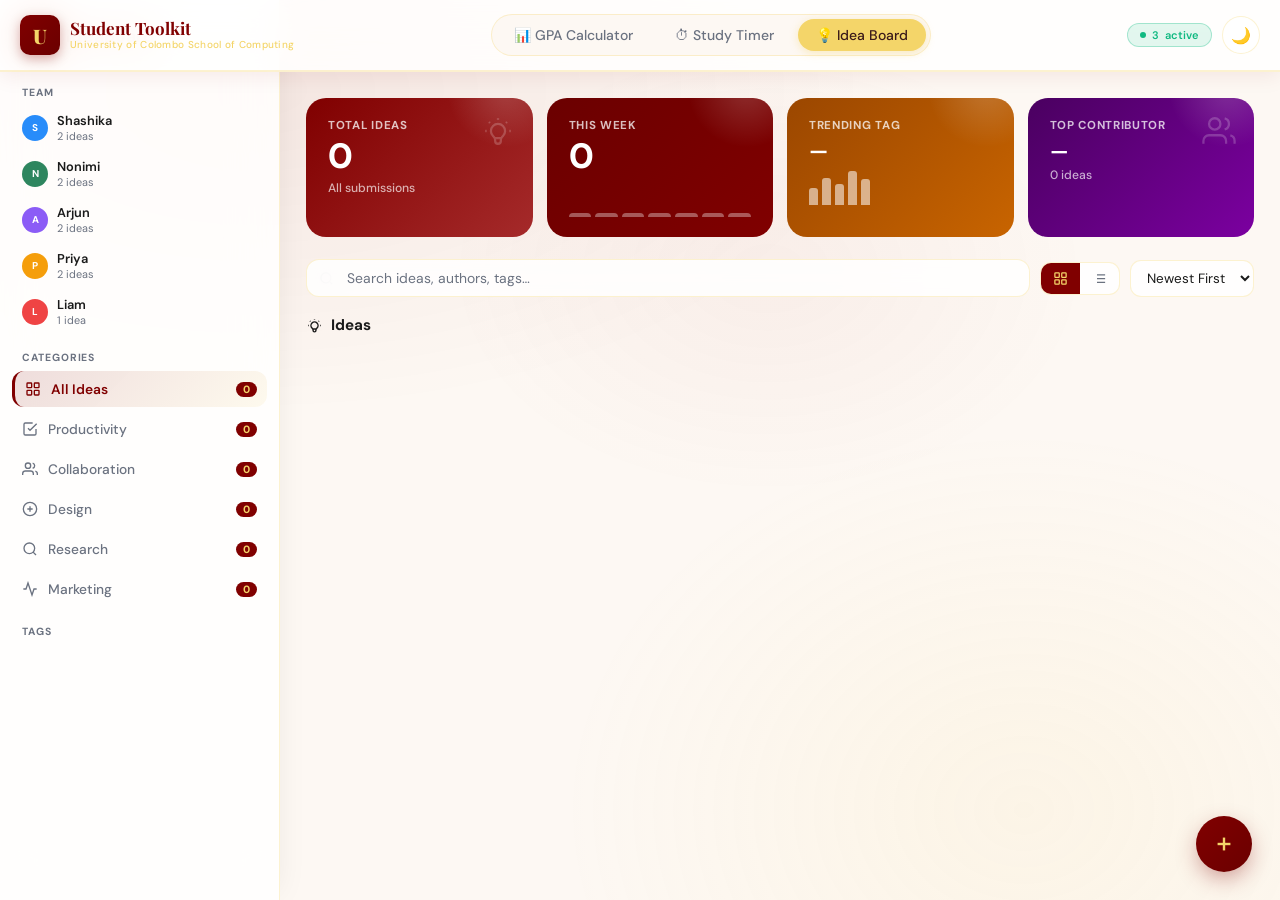
==== commit 9cd89c15: "save changes" ====
--- a/ideaboard.html
+++ b/ideaboard.html
@@ -3,46 +3,53 @@
 <head>
 <meta charset="UTF-8" />
 <meta name="viewport" content="width=device-width, initial-scale=1.0" />
-<title>Group Idea Board</title>
+<title>Group Idea Board — UCSC Toolkit</title>
 <link rel="preconnect" href="https://fonts.googleapis.com" />
-<link href="https://fonts.googleapis.com/css2?family=Plus+Jakarta+Sans:wght@300;400;500;600;700;800&display=swap" rel="stylesheet" />
+<link href="https://fonts.googleapis.com/css2?family=Playfair+Display:wght@700;900&family=DM+Sans:wght@300;400;500;600&family=JetBrains+Mono:wght@400;600&display=swap" rel="stylesheet" />
 <style>
 *, *::before, *::after { box-sizing: border-box; margin: 0; padding: 0; }
 
 :root {
-  --bg: #F8FAFC;
-  --glass: rgba(255,255,255,0.72);
-  --glass-border: rgba(255,255,255,0.55);
-  --glass-shadow: 0 4px 24px -4px rgba(0,0,0,0.10), inset 0 1px 0 rgba(255,255,255,0.65);
-  --accent: #288CFA;
-  --accent2: #2E865F;
-  --text: #1E293B;
-  --text2: #64748B;
-  --card-hover-shadow: 0 12px 40px -8px rgba(40,140,250,0.20), 0 4px 16px -4px rgba(0,0,0,0.12);
-  --modal-glass: rgba(255,255,255,0.88);
+  /* ── Maroon & Gold palette (matches toolkit.html) ── */
+  --maroon:      #800000;
+  --maroon-dark: #6B0000;
+  --gold:        #F4D569;
+  --gold-dim:    rgba(244,213,105,0.3);
+  /* Keep ideaboard's original var names so nothing breaks */
+  --bg:           #FDF8F3;
+  --glass:        rgba(255,255,255,0.85);
+  --glass-border: rgba(244,213,105,0.3);
+  --glass-shadow: 0 4px 24px -4px rgba(128,0,0,0.10), inset 0 1px 0 rgba(255,255,255,0.6);
+  --accent:       #800000;
+  --accent2:      #A05A00;
+  --text:         #1A1A1A;
+  --text2:        #6B7280;
+  --card-hover-shadow: 0 12px 40px -8px rgba(128,0,0,0.18), 0 4px 16px -4px rgba(0,0,0,0.10);
+  --modal-glass:  rgba(255,255,255,0.96);
   --sidebar-w: 280px;
   --sidebar-collapsed-w: 72px;
   --radius: 20px;
   --radius-sm: 12px;
   --ease: cubic-bezier(0.16, 1, 0.3, 1);
   --spring: cubic-bezier(0.68, -0.45, 0.265, 1.55);
-  --font: 'Plus Jakarta Sans', system-ui, sans-serif;
+  --font: 'DM Sans', sans-serif;
   --success: #10B981;
   --warn: #F59E0B;
   --error: #EF4444;
   --header-h: 72px;
 }
 [data-theme="dark"] {
-  --bg: #0F172A;
-  --glass: rgba(30,41,59,0.65);
-  --glass-border: rgba(255,255,255,0.10);
-  --glass-shadow: 0 4px 24px -4px rgba(0,0,0,0.5), inset 0 1px 0 rgba(255,255,255,0.08);
-  --accent: #60A5FA;
-  --accent2: #34D399;
-  --text: #F1F5F9;
-  --text2: #94A3B8;
-  --card-hover-shadow: 0 12px 40px -8px rgba(96,165,250,0.25), 0 4px 16px -4px rgba(0,0,0,0.4);
-  --modal-glass: rgba(15,23,42,0.94);
+  --bg:           #0F0A0A;
+  --glass:        rgba(26,14,14,0.88);
+  --glass-border: rgba(244,213,105,0.18);
+  --glass-shadow: 0 4px 24px -4px rgba(0,0,0,0.50), inset 0 1px 0 rgba(255,255,255,0.05);
+  --accent:       #C04040;
+  --accent2:      #D97706;
+  --text:         #F9FAFB;
+  --text2:        #9CA3AF;
+  --card-hover-shadow: 0 12px 40px -8px rgba(192,64,64,0.22), 0 4px 16px -4px rgba(0,0,0,0.4);
+  --modal-glass:  rgba(26,14,14,0.97);
+  --maroon:       #A52A2A;
 }
 
 html { scroll-behavior: smooth; }
@@ -58,16 +65,16 @@
 .bg-mesh {
   position: fixed; inset: 0; z-index: 0; pointer-events: none;
   background:
-    radial-gradient(ellipse 80% 60% at 20% 10%, rgba(40,140,250,0.12) 0%, transparent 60%),
-    radial-gradient(ellipse 60% 70% at 80% 90%, rgba(46,134,95,0.10) 0%, transparent 60%),
-    radial-gradient(ellipse 50% 50% at 60% 30%, rgba(96,165,250,0.07) 0%, transparent 50%);
+    radial-gradient(ellipse 80% 60% at 20% 10%, rgba(128,0,0,0.07) 0%, transparent 60%),
+    radial-gradient(ellipse 60% 70% at 80% 90%, rgba(244,213,105,0.09) 0%, transparent 60%),
+    radial-gradient(ellipse 50% 50% at 60% 30%, rgba(165,42,42,0.05) 0%, transparent 50%);
   animation: meshMove 20s ease-in-out infinite alternate;
 }
 [data-theme="dark"] .bg-mesh {
   background:
-    radial-gradient(ellipse 80% 60% at 20% 10%, rgba(96,165,250,0.10) 0%, transparent 60%),
-    radial-gradient(ellipse 60% 70% at 80% 90%, rgba(52,211,153,0.08) 0%, transparent 60%),
-    radial-gradient(ellipse 50% 50% at 60% 30%, rgba(40,140,250,0.05) 0%, transparent 50%);
+    radial-gradient(ellipse 80% 60% at 20% 10%, rgba(165,42,42,0.12) 0%, transparent 60%),
+    radial-gradient(ellipse 60% 70% at 80% 90%, rgba(244,213,105,0.06) 0%, transparent 60%),
+    radial-gradient(ellipse 50% 50% at 60% 30%, rgba(128,0,0,0.06) 0%, transparent 50%);
 }
 @keyframes meshMove {
   0%   { transform: scale(1) translate(0,0); }
@@ -75,21 +82,50 @@
   100% { transform: scale(1.02) translate(-1%,1.5%); }
 }
 
-/* ── HEADER ── */
+/* ── SHARED NAVBAR (matches toolkit.html exactly) ── */
+.navbar {
+  position: fixed; top: 0; left: 0; right: 0;
+  height: var(--header-h); z-index: 200;
+  display: flex; align-items: center;
+  padding: 0 20px; gap: 14px;
+  background: var(--glass);
+  backdrop-filter: blur(20px) saturate(180%);
+  -webkit-backdrop-filter: blur(20px) saturate(180%);
+  border-bottom: 2px solid var(--gold-dim);
+  box-shadow: 0 4px 20px rgba(128,0,0,0.08);
+}
+.logo-wrap { display:flex; align-items:center; gap:10px; text-decoration:none; flex-shrink:0; }
+.logo-icon { width:40px; height:40px; border-radius:10px; background:linear-gradient(135deg,#800000,#6B0000); display:flex; align-items:center; justify-content:center; font-family:'Playfair Display',serif; font-weight:900; color:var(--gold); font-size:20px; box-shadow:0 4px 12px rgba(128,0,0,0.3); flex-shrink:0; }
+.logo-text { flex:1; min-width:0; }
+.logo-title { font-family:'Playfair Display',serif; font-weight:700; font-size:17px; color:var(--maroon); line-height:1.1; white-space:nowrap; }
+[data-theme="dark"] .logo-title { color:var(--gold); }
+.logo-sub { font-size:10px; color:var(--gold); font-weight:500; letter-spacing:0.03em; white-space:nowrap; }
+
+.nav-pills{display:flex;gap:6px;background:var(--bg);border:1px solid var(--glass-border);border-radius:50px;padding:4px;margin:0 auto;}
+[data-theme="dark"] .nav-pills{background:rgba(0,0,0,0.3);}
+.nav-pill{padding:7px 18px;border-radius:50px;font-size:14px;font-weight:500;color:var(--text2);cursor:pointer;transition:all 0.25s cubic-bezier(0.4,0,0.2,1);white-space:nowrap;text-decoration:none;display:inline-flex;align-items:center;gap:6px;}
+.nav-pill.active{background:var(--gold);color:#3a1a1a;box-shadow:0 2px 8px rgba(244,213,105,0.4);cursor:default;pointer-events:none;}
+.nav-pill:not(.active):hover{color:var(--text);background:rgba(128,0,0,0.07);}
+/* mobile tabs — identical to toolkit */
+.mobile-tabs{display:none;position:fixed;bottom:16px;left:50%;transform:translateX(-50%);background:var(--glass);backdrop-filter:blur(20px) saturate(180%);-webkit-backdrop-filter:blur(20px) saturate(180%);border:1px solid var(--glass-border);border-radius:50px;padding:6px;gap:4px;z-index:100;box-shadow:0 8px 32px rgba(128,0,0,0.18);}
+.mobile-tab{padding:8px 16px;border-radius:50px;font-size:13px;font-weight:500;color:var(--text2);transition:all 0.2s ease;text-decoration:none;display:inline-flex;align-items:center;}
+.mobile-tab.active{background:var(--gold);color:#3a1a1a;cursor:default;pointer-events:none;}
+
+.nav-right { display:flex; align-items:center; gap:10px; flex-shrink:0; }
+.live-badge-wrap { display:flex; align-items:center; gap:6px; padding:4px 12px; border-radius:50px; background:rgba(16,185,129,0.12); border:1px solid rgba(16,185,129,0.3); font-size:11px; font-weight:600; color:#10B981; }
+.live-dot { width:6px; height:6px; border-radius:50%; background:#10B981; animation:pulse-dot 2s infinite; }
+@keyframes pulse-dot { 0%,100%{opacity:1;transform:scale(1)} 50%{opacity:0.6;transform:scale(1.4)} }
+.theme-btn-ib { width:38px; height:38px; border-radius:50%; display:flex; align-items:center; justify-content:center; background:var(--glass); border:1px solid var(--glass-border); color:var(--text); font-size:16px; cursor:pointer; transition:all 0.3s ease; }
+.theme-btn-ib:hover { border-color:var(--gold); box-shadow:0 0 12px rgba(244,213,105,0.3); transform:rotate(15deg); }
+
+@media(max-width:900px){.nav-pills{display:none}.mobile-tabs{display:flex}}
+
+/* ── OLD HEADER BLOCK no longer used — kept for sidebar padding reference ── */
 .header {
   position: fixed; top: 0; left: 0; right: 0;
   height: var(--header-h); z-index: 100;
-  display: flex; align-items: center;
-  padding: 0 22px 0 calc(var(--sidebar-w) + 14px);
-  gap: 12px;
-  background: var(--glass);
-  backdrop-filter: blur(24px) saturate(200%);
-  -webkit-backdrop-filter: blur(24px) saturate(200%);
-  border-bottom: 1px solid var(--glass-border);
-  box-shadow: 0 1px 20px -4px rgba(0,0,0,0.08);
-  transition: padding 0.4s var(--ease), background 0.4s ease;
-}
-body.sidebar-collapsed .header { padding-left: calc(var(--sidebar-collapsed-w) + 14px); }
+  display: none; /* hidden — replaced by .navbar */
+}
 
 /* Always-visible sidebar toggle button in header */
 .sb-toggle {
@@ -99,7 +135,7 @@
   display: flex; flex-direction: column; align-items: center; justify-content: center; gap: 3.5px;
   cursor: pointer; transition: all 0.25s ease; padding: 0;
 }
-.sb-toggle:hover { background: rgba(40,140,250,0.12); color: var(--accent); border-color: rgba(40,140,250,0.25); }
+.sb-toggle:hover { background: rgba(128,0,0,0.10); color: var(--maroon); border-color: rgba(128,0,0,0.25); }
 .sb-toggle span { display: block; width: 14px; height: 1.8px; background: currentColor; border-radius: 2px; transition: all 0.3s var(--ease); }
 
 .header-title {
@@ -209,13 +245,14 @@
 .sb-btn svg { flex-shrink: 0; width: 16px; height: 16px; }
 .sb-btn .lbl { transition: opacity 0.25s ease; overflow: hidden; }
 body.sidebar-collapsed .sb-btn .lbl { opacity: 0; }
-.sb-btn:hover { background: rgba(40,140,250,0.09); color: var(--accent); }
+.sb-btn:hover { background: rgba(128,0,0,0.08); color: var(--maroon); }
 .sb-btn.active {
-  background: linear-gradient(135deg, rgba(40,140,250,0.14), rgba(46,134,95,0.09));
-  color: var(--accent); font-weight: 600;
+  background: linear-gradient(135deg, rgba(128,0,0,0.13), rgba(244,213,105,0.10));
+  color: var(--maroon); font-weight: 600;
+  border-left: 3px solid var(--maroon);
 }
 .sb-badge {
-  margin-left: auto; background: var(--accent); color: #fff;
+  margin-left: auto; background: var(--maroon); color: var(--gold);
   border-radius: 20px; padding: 1px 7px; font-size: 0.66rem; font-weight: 700;
   flex-shrink: 0; transition: opacity 0.25s ease;
 }
@@ -229,8 +266,8 @@
   color: var(--text2); cursor: pointer; transition: all 0.2s ease; white-space: nowrap;
 }
 .tag-pill:hover, .tag-pill.active {
-  background: linear-gradient(135deg, var(--accent), var(--accent2));
-  color: #fff; border-color: transparent; transform: scale(1.05);
+  background: linear-gradient(135deg, var(--maroon), var(--maroon-dark));
+  color: var(--gold); border-color: transparent; transform: scale(1.05);
 }
 
 .members-list { display: flex; flex-direction: column; gap: 3px; }
@@ -239,7 +276,7 @@
   padding: 6px 10px; border-radius: var(--radius-sm);
   transition: background 0.2s ease; cursor: default;
 }
-.member-row:hover { background: rgba(40,140,250,0.07); }
+.member-row:hover { background: rgba(128,0,0,0.07); }
 .av-sm {
   width: 26px; height: 26px; border-radius: 50%; flex-shrink: 0;
   display: flex; align-items: center; justify-content: center;
@@ -281,10 +318,10 @@
   background:radial-gradient(circle, rgba(255,255,255,0.18) 0%, transparent 70%);
   pointer-events:none;
 }
-.sc1 { background:linear-gradient(135deg,#288CFA,#3B82F6); animation-delay:.18s; }
-.sc2 { background:linear-gradient(135deg,#2E865F,#34D399); animation-delay:.26s; }
-.sc3 { background:linear-gradient(135deg,#F59E0B,#FBBF24); animation-delay:.34s; }
-.sc4 { background:linear-gradient(135deg,#8B5CF6,#A78BFA); animation-delay:.42s; }
+.sc1 { background:linear-gradient(135deg,#800000,#A52A2A); animation-delay:.18s; }
+.sc2 { background:linear-gradient(135deg,#6B0000,#800000); animation-delay:.26s; }
+.sc3 { background:linear-gradient(135deg,#9B4700,#C86400); animation-delay:.34s; }
+.sc4 { background:linear-gradient(135deg,#4a0060,#7B00A0); animation-delay:.42s; }
 .stat-label { font-size:0.72rem; font-weight:700; letter-spacing:.06em; text-transform:uppercase; color:rgba(255,255,255,0.75); }
 .stat-num { font-size:2.2rem; font-weight:800; color:#fff; line-height:1; }
 .stat-sub { font-size:0.76rem; font-weight:500; color:rgba(255,255,255,0.68); }
@@ -322,7 +359,7 @@
   transition:all .25s ease;
 }
 .search-input::placeholder { color:var(--text2); }
-.search-input:focus { border-color:var(--accent); box-shadow:0 0 0 3px rgba(40,140,250,.13); }
+.search-input:focus { border-color:var(--gold); box-shadow:0 0 0 3px rgba(244,213,105,.18); }
 .view-toggle {
   display:flex; border-radius:11px;
   border:1px solid var(--glass-border); overflow:hidden;
@@ -333,8 +370,8 @@
   color:var(--text2); cursor:pointer; transition:all .2s ease;
   display:flex; align-items:center;
 }
-.view-btn.active { background:var(--accent); color:#fff; }
-.view-btn:hover:not(.active) { background:rgba(40,140,250,.1); color:var(--accent); }
+.view-btn.active { background:var(--maroon); color:var(--gold); }
+.view-btn:hover:not(.active) { background:rgba(128,0,0,0.08); color:var(--maroon); }
 .sort-select {
   padding:8px 12px; border-radius:11px;
   border:1px solid var(--glass-border);
@@ -409,7 +446,7 @@
   transition:all .2s ease;
 }
 [data-theme="dark"] .card-tag { background:rgba(255,255,255,.06); }
-.card-tag:hover { background:var(--accent); color:#fff; border-color:transparent; }
+.card-tag:hover { background:var(--maroon); color:var(--gold); border-color:transparent; }
 
 .card-footer { display:flex; align-items:center; gap:8px; margin-top:auto; }
 .card-author { display:flex; align-items:center; gap:7px; flex:1; min-width:0; }
@@ -423,10 +460,10 @@
   color:var(--text2); font:inherit; font-size:.76rem; font-weight:700;
   cursor:pointer; transition:all .2s ease; flex-shrink:0;
 }
-.vote-btn:hover { background:rgba(239,68,68,.1); border-color:rgba(239,68,68,.3); color:var(--error); }
-.vote-btn.voted { background:rgba(239,68,68,.1); border-color:rgba(239,68,68,.3); color:var(--error); }
+.vote-btn:hover { background:rgba(128,0,0,.08); border-color:rgba(128,0,0,.3); color:var(--maroon); }
+.vote-btn.voted { background:rgba(128,0,0,.10); border-color:rgba(128,0,0,.35); color:var(--maroon); }
 .vote-btn svg { transition:transform .35s var(--spring); }
-.vote-btn.voted svg, .vote-btn:hover svg { fill:var(--error); stroke:var(--error); }
+.vote-btn.voted svg, .vote-btn:hover svg { fill:var(--maroon); stroke:var(--maroon); }
 
 .del-btn {
   width:26px; height:26px; border-radius:8px;
@@ -458,15 +495,15 @@
 .fab {
   position:fixed; bottom:28px; right:28px; z-index:200;
   width:56px; height:56px; border-radius:50%;
-  background:linear-gradient(135deg, var(--accent), var(--accent2));
-  border:none; cursor:pointer; color:#fff;
+  background:linear-gradient(135deg, var(--maroon), var(--maroon-dark));
+  border:none; cursor:pointer; color:var(--gold);
   display:flex; align-items:center; justify-content:center;
-  box-shadow:0 8px 24px -4px rgba(40,140,250,.45);
+  box-shadow:0 8px 24px -4px rgba(128,0,0,.45);
   transition:all .3s var(--spring);
   opacity:0; animation:fabBounce .5s var(--spring) .72s forwards;
 }
 .fab svg { transition:transform .35s var(--spring); }
-.fab:hover { transform:scale(1.1) translateY(-2px); box-shadow:0 14px 32px -4px rgba(40,140,250,.55); }
+.fab:hover { transform:scale(1.1) translateY(-2px); box-shadow:0 14px 32px -4px rgba(128,0,0,.55); }
 .fab.active svg { transform:rotate(45deg); }
 @keyframes fabBounce { from{opacity:0;transform:scale(.3);} to{opacity:1;transform:scale(1);} }
 
@@ -509,7 +546,7 @@
 }
 .field-textarea { resize:vertical; min-height:76px; }
 .field-input:focus, .field-textarea:focus, .field-select:focus {
-  border-color:var(--accent); box-shadow:0 0 0 3px rgba(40,140,250,.12);
+  border-color:var(--gold); box-shadow:0 0 0 3px rgba(244,213,105,.18);
 }
 .field-input.error { border-color:var(--error); box-shadow:0 0 0 3px rgba(239,68,68,.12); }
 
@@ -519,12 +556,12 @@
   border:1px solid var(--glass-border); background:var(--glass);
   min-height:42px; cursor:text; transition:all .25s ease;
 }
-.chips-wrap:focus-within { border-color:var(--accent); box-shadow:0 0 0 3px rgba(40,140,250,.12); }
+.chips-wrap:focus-within { border-color:var(--gold); box-shadow:0 0 0 3px rgba(244,213,105,.18); }
 .chip {
   display:flex; align-items:center; gap:4px; padding:3px 8px; border-radius:20px;
   font-size:.7rem; font-weight:600;
-  background:linear-gradient(135deg,rgba(40,140,250,.16),rgba(46,134,95,.12));
-  color:var(--accent); border:1px solid rgba(40,140,250,.22);
+  background:linear-gradient(135deg,rgba(128,0,0,.13),rgba(244,213,105,.12));
+  color:var(--maroon); border:1px solid rgba(128,0,0,.22);
   animation:chipIn .28s var(--spring);
 }
 @keyframes chipIn { from{transform:scale(.6);opacity:0;} to{transform:scale(1);opacity:1;} }
@@ -537,12 +574,12 @@
 
 .submit-btn {
   width:100%; padding:12px; margin-top:4px;
-  background:linear-gradient(135deg, var(--accent), var(--accent2));
+  background:linear-gradient(135deg, var(--maroon), var(--maroon-dark));
   border:none; border-radius:13px; color:#fff;
   font:inherit; font-size:.93rem; font-weight:700; cursor:pointer;
   transition:all .3s ease;
 }
-.submit-btn:hover { transform:translateY(-2px); box-shadow:0 8px 24px -4px rgba(40,140,250,.45); }
+.submit-btn:hover { transform:translateY(-2px); box-shadow:0 8px 24px -4px rgba(128,0,0,.45); color:var(--gold); }
 .submit-btn:active { transform:scale(.97); }
 
 /* ── TOAST ── */
@@ -670,32 +707,37 @@
   </div>
 </aside>
 
-<!-- HEADER -->
-<header class="header">
-  <!-- FIX: Always-visible toggle that works both directions -->
-  <button class="sb-toggle" onclick="toggleSidebar()" aria-label="Toggle sidebar">
-    <span></span><span></span><span></span>
-  </button>
-
-  <div class="header-title">
-    Group Idea Board
-    <div class="live-badge">
+<!-- ══ SHARED NAVBAR — matches toolkit.html, with Back button ══ -->
+<nav class="navbar">
+  <div class="logo-wrap">
+    <div class="logo-icon">U</div>
+    <div class="logo-text">
+      <div class="logo-title">Student Toolkit</div>
+      <div class="logo-sub">University of Colombo School of Computing</div>
+    </div>
+  </div>
+
+  <div class="nav-pills">
+    <a class="nav-pill" href="toolkit.html">📊 GPA Calculator</a>
+    <a class="nav-pill" href="toolkit.html#timer">⏱ Study Timer</a>
+    <span class="nav-pill active">💡 Idea Board</span>
+  </div>
+
+  <div class="nav-right">
+    <div class="live-badge-wrap">
       <span class="live-dot"></span>
       <span id="active-count">3</span> active
     </div>
+    <button class="theme-btn-ib" onclick="toggleTheme()" id="themeBtn" title="Toggle dark mode">🌙</button>
   </div>
-  <div class="h-spacer"></div>
-  <div class="avatar-stack" id="header-avatars"></div>
-  <button class="theme-toggle" onclick="toggleTheme()" aria-label="Toggle theme">
-    <svg id="theme-icon" width="17" height="17" fill="none" stroke="currentColor" stroke-width="2" viewBox="0 0 24 24">
-      <circle cx="12" cy="12" r="5"/>
-      <line x1="12" y1="1" x2="12" y2="3"/><line x1="12" y1="21" x2="12" y2="23"/>
-      <line x1="4.22" y1="4.22" x2="5.64" y2="5.64"/><line x1="18.36" y1="18.36" x2="19.78" y2="19.78"/>
-      <line x1="1" y1="12" x2="3" y2="12"/><line x1="21" y1="12" x2="23" y2="12"/>
-      <line x1="4.22" y1="19.78" x2="5.64" y2="18.36"/><line x1="18.36" y1="5.64" x2="19.78" y2="4.22"/>
-    </svg>
-  </button>
-</header>
+</nav>
+
+<!-- MOBILE TABS — identical structure to toolkit -->
+<div class="mobile-tabs">
+  <a class="mobile-tab" href="toolkit.html">📊 GPA</a>
+  <a class="mobile-tab" href="toolkit.html#timer">⏱ Timer</a>
+  <span class="mobile-tab active">💡 Ideas</span>
+</div>
 
 <!-- MAIN -->
 <div class="main-wrap">
@@ -844,7 +886,7 @@
 ═══════════════════════════════════ */
 const COLORS   = ['#288CFA','#2E865F','#8B5CF6','#F59E0B','#EF4444','#06B6D4','#EC4899'];
 const CAT_CLS  = { Productivity:'cat-blue', Collaboration:'cat-green', Design:'cat-purple', Research:'cat-orange', Marketing:'cat-red' };
-const LS_KEY   = 'ideaboard_data_v3';
+const LS_KEY   = 'ideaboard_data_v4';
 const LS_THEME = 'ideaboard_theme_v1';
 const LS_SB    = 'ideaboard_sb_v1';
 
@@ -869,13 +911,16 @@
 
 // Default ideas used only when nothing in localStorage
 const DEFAULT_IDEAS = [
-  { id:1, title:'Create a study planner', author:'Shashika', avatar:'S', color:'#288CFA', category:'Productivity', tags:['planning','education','tools'], votes:12, timestamp:'2 hours ago', ts:Date.now()-7200000, desc:'A dynamic planner that adapts to your learning style, tracks progress and sends smart reminders.', voted:false, expanded:false },
-  { id:2, title:'Start a weekly Q&A session', author:'Nonimi', avatar:'N', color:'#2E865F', category:'Collaboration', tags:['communication','questions'], votes:8, timestamp:'4 hours ago', ts:Date.now()-14400000, desc:'Host live open Q&A sessions to foster transparency and team bonding.', voted:false, expanded:false },
-  { id:3, title:'Revamp the onboarding flow', author:'Arjun', avatar:'A', color:'#8B5CF6', category:'Design', tags:['ux','onboarding','design'], votes:21, timestamp:'1 day ago', ts:Date.now()-86400000, desc:'Redesign the onboarding experience to reduce churn and improve first-impression metrics.', voted:false, expanded:false },
-  { id:4, title:'User research interviews', author:'Priya', avatar:'P', color:'#F59E0B', category:'Research', tags:['research','users','insights'], votes:15, timestamp:'2 days ago', ts:Date.now()-172800000, desc:'Conduct structured interviews with 20 power users to uncover pain points and desires.', voted:false, expanded:false },
-  { id:5, title:'Monthly newsletter campaign', author:'Liam', avatar:'L', color:'#EF4444', category:'Marketing', tags:['content','email','growth'], votes:6, timestamp:'3 days ago', ts:Date.now()-259200000, desc:'Launch a curated newsletter covering product updates, team wins, and useful resources.', voted:false, expanded:false },
-  { id:6, title:'Dark mode for all apps', author:'Shashika', avatar:'S', color:'#288CFA', category:'Design', tags:['design','accessibility','dark-mode'], votes:34, timestamp:'4 days ago', ts:Date.now()-345600000, desc:'Implement full dark mode across all internal tools, improving comfort for late-night workers.', voted:false, expanded:false },
-  { id:7, title:'Team knowledge wiki', author:'Nonimi', avatar:'N', color:'#2E865F', category:'Collaboration', tags:['docs','knowledge','wiki'], votes:18, timestamp:'5 days ago', ts:Date.now()-432000000, desc:'Build a central wiki where teammates document processes, tips, and learnings.', voted:false, expanded:false },
+  { id:1, title:'Create a study planner', author:'Shashika', avatar:'S', color:'#800000', category:'Productivity', tags:['planning','education','tools'], votes:12, timestamp:'2 hours ago', ts:Date.now()-7200000, desc:'A dynamic planner that adapts to your learning style, tracks progress and sends smart reminders.', voted:false, expanded:false },
+  { id:2, title:'Start a weekly Q&A session', author:'Nonimi', avatar:'N', color:'#6B0000', category:'Collaboration', tags:['communication','questions'], votes:8, timestamp:'4 hours ago', ts:Date.now()-14400000, desc:'Host live open Q&A sessions to foster transparency and team bonding.', voted:false, expanded:false },
+  { id:3, title:'Revamp the onboarding flow', author:'Arjun', avatar:'A', color:'#9B2226', category:'Design', tags:['ux','onboarding','design'], votes:21, timestamp:'1 day ago', ts:Date.now()-86400000, desc:'Redesign the onboarding experience to reduce churn and improve first-impression metrics.', voted:false, expanded:false },
+  { id:4, title:'User research interviews', author:'Priya', avatar:'P', color:'#AE2012', category:'Research', tags:['research','users','insights'], votes:15, timestamp:'2 days ago', ts:Date.now()-172800000, desc:'Conduct structured interviews with 20 power users to uncover pain points and desires.', voted:false, expanded:false },
+  { id:5, title:'Monthly newsletter campaign', author:'Liam', avatar:'L', color:'#BB3E03', category:'Marketing', tags:['content','email','growth'], votes:6, timestamp:'3 days ago', ts:Date.now()-259200000, desc:'Launch a curated newsletter covering product updates, team wins, and useful resources.', voted:false, expanded:false },
+  { id:6, title:'Dark mode for all apps', author:'Shashika', avatar:'S', color:'#800000', category:'Design', tags:['design','accessibility','dark-mode'], votes:34, timestamp:'4 days ago', ts:Date.now()-345600000, desc:'Implement full dark mode across all internal tools, improving comfort for late-night workers.', voted:false, expanded:false },
+  { id:7, title:'Team knowledge wiki', author:'Nonimi', avatar:'N', color:'#6B0000', category:'Collaboration', tags:['docs','knowledge','wiki'], votes:18, timestamp:'5 days ago', ts:Date.now()-432000000, desc:'Build a central wiki where teammates document processes, tips, and learnings.', voted:false, expanded:false },
+  { id:8, title:'AI-powered assignment helper', author:'Arjun', avatar:'A', color:'#9B2226', category:'Productivity', tags:['ai','assignments','automation'], votes:27, timestamp:'6 days ago', ts:Date.now()-518400000, desc:'An AI assistant that helps break down complex assignments into manageable steps with deadlines.', voted:false, expanded:false },
+  { id:9, title:'Peer mentorship matching', author:'Priya', avatar:'P', color:'#AE2012', category:'Collaboration', tags:['mentorship','networking','students'], votes:19, timestamp:'1 week ago', ts:Date.now()-604800000, desc:'Match senior students with juniors based on shared modules, career goals, and interests.', voted:false, expanded:false },
+  { id:10, title:'Campus event aggregator', author:'Kasun', avatar:'K', color:'#CA6702', category:'Research', tags:['events','campus','social'], votes:11, timestamp:'1 week ago', ts:Date.now()-691200000, desc:'A single hub that pulls together all UCSC club events, workshops and deadlines into one feed.', voted:false, expanded:false },
 ];
 
 let ideas = [];
@@ -891,12 +936,11 @@
 
 function loadData() {
   try {
-    // Theme
-    const theme = localStorage.getItem(LS_THEME);
-    if (theme === 'dark') {
-      document.documentElement.setAttribute('data-theme', 'dark');
-      setMoonIcon();
-    }
+    // Theme — use shared key with toolkit
+    const theme = localStorage.getItem('ucsc_theme') || localStorage.getItem(LS_THEME) || 'light';
+    document.documentElement.setAttribute('data-theme', theme);
+    const btn = document.getElementById('themeBtn');
+    if (btn) btn.textContent = theme==='dark' ? '☀️' : '🌙';
     // Sidebar collapsed state
     if (localStorage.getItem(LS_SB) === '1') {
       document.body.classList.add('sidebar-collapsed');
@@ -1106,11 +1150,9 @@
 
   grid.innerHTML = list.map(buildCard).join('');
 
-  // Stagger entrance animation
+  // Stagger entrance animation — use setTimeout for reliable paint
   grid.querySelectorAll('.idea-card').forEach((el, i) => {
-    el.style.transitionDelay = (i * 38) + 'ms';
-    // Double rAF to ensure paint before transition
-    requestAnimationFrame(() => requestAnimationFrame(() => el.classList.add('visible')));
+    setTimeout(() => el.classList.add('visible'), i * 40);
   });
 }
 
@@ -1342,9 +1384,10 @@
 }
 function toggleTheme() {
   const isDark = document.documentElement.getAttribute('data-theme')==='dark';
-  document.documentElement.setAttribute('data-theme', isDark ? 'light' : 'dark');
-  isDark ? setSunIcon() : setMoonIcon();
-  localStorage.setItem(LS_THEME, isDark ? 'light' : 'dark');
+  const t = isDark ? 'light' : 'dark';
+  document.documentElement.setAttribute('data-theme', t);
+  document.getElementById('themeBtn').textContent = t==='dark' ? '☀️' : '🌙';
+  localStorage.setItem('ucsc_theme', t); // shared key with toolkit
 }
 
 /* ═══════════════════════════════════
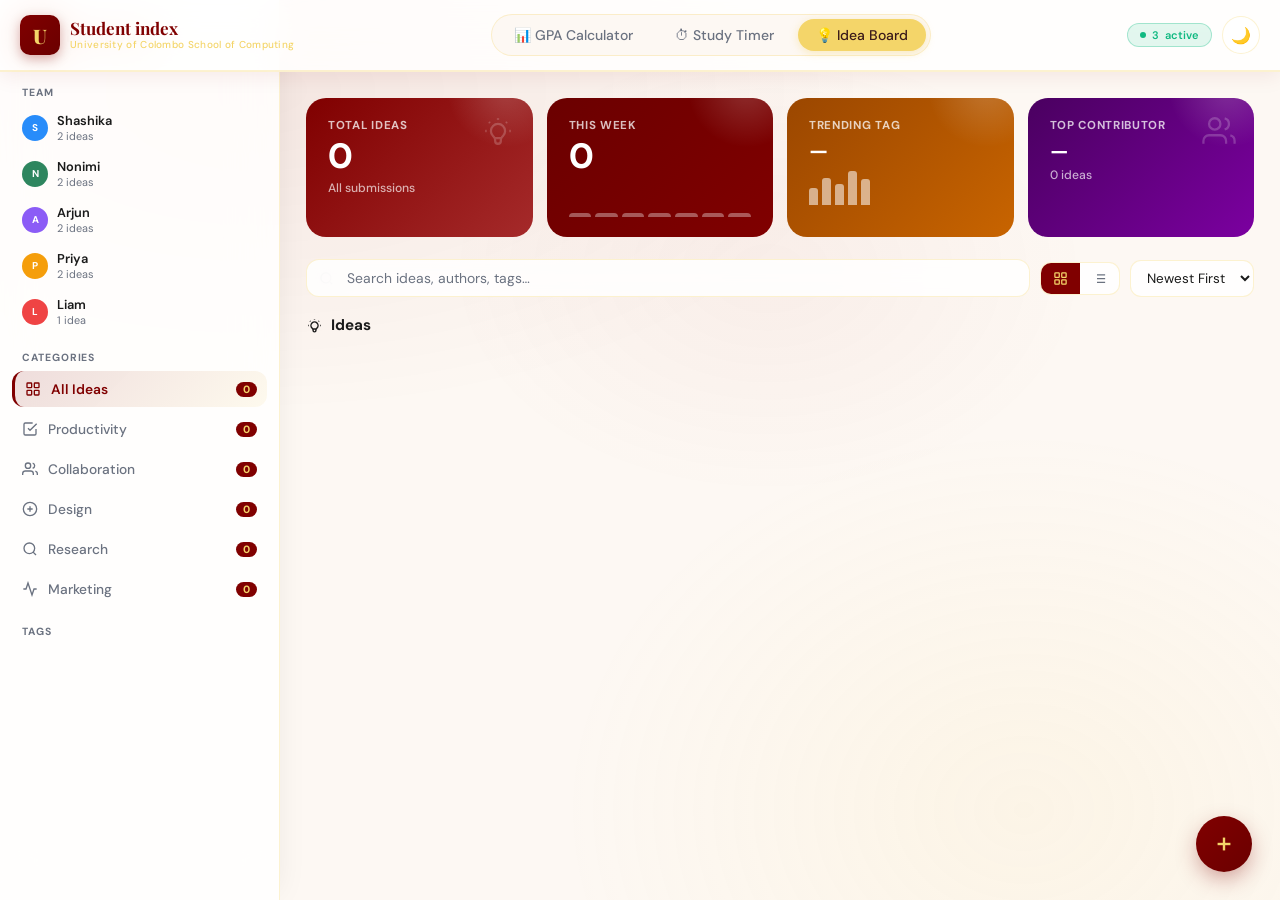
==== commit 84e9e279: "save changes" ====
--- a/ideaboard.html
+++ b/ideaboard.html
@@ -3,14 +3,14 @@
 <head>
 <meta charset="UTF-8" />
 <meta name="viewport" content="width=device-width, initial-scale=1.0" />
-<title>Group Idea Board — UCSC Toolkit</title>
+<title>Group Idea Board — UCSC index</title>
 <link rel="preconnect" href="https://fonts.googleapis.com" />
 <link href="https://fonts.googleapis.com/css2?family=Playfair+Display:wght@700;900&family=DM+Sans:wght@300;400;500;600&family=JetBrains+Mono:wght@400;600&display=swap" rel="stylesheet" />
 <style>
 *, *::before, *::after { box-sizing: border-box; margin: 0; padding: 0; }
 
 :root {
-  /* ── Maroon & Gold palette (matches toolkit.html) ── */
+  /* ── Maroon & Gold palette (matches index.html) ── */
   --maroon:      #800000;
   --maroon-dark: #6B0000;
   --gold:        #F4D569;
@@ -82,7 +82,7 @@
   100% { transform: scale(1.02) translate(-1%,1.5%); }
 }
 
-/* ── SHARED NAVBAR (matches toolkit.html exactly) ── */
+/* ── SHARED NAVBAR (matches index.html exactly) ── */
 .navbar {
   position: fixed; top: 0; left: 0; right: 0;
   height: var(--header-h); z-index: 200;
@@ -106,7 +106,7 @@
 .nav-pill{padding:7px 18px;border-radius:50px;font-size:14px;font-weight:500;color:var(--text2);cursor:pointer;transition:all 0.25s cubic-bezier(0.4,0,0.2,1);white-space:nowrap;text-decoration:none;display:inline-flex;align-items:center;gap:6px;}
 .nav-pill.active{background:var(--gold);color:#3a1a1a;box-shadow:0 2px 8px rgba(244,213,105,0.4);cursor:default;pointer-events:none;}
 .nav-pill:not(.active):hover{color:var(--text);background:rgba(128,0,0,0.07);}
-/* mobile tabs — identical to toolkit */
+/* mobile tabs — identical to index */
 .mobile-tabs{display:none;position:fixed;bottom:16px;left:50%;transform:translateX(-50%);background:var(--glass);backdrop-filter:blur(20px) saturate(180%);-webkit-backdrop-filter:blur(20px) saturate(180%);border:1px solid var(--glass-border);border-radius:50px;padding:6px;gap:4px;z-index:100;box-shadow:0 8px 32px rgba(128,0,0,0.18);}
 .mobile-tab{padding:8px 16px;border-radius:50px;font-size:13px;font-weight:500;color:var(--text2);transition:all 0.2s ease;text-decoration:none;display:inline-flex;align-items:center;}
 .mobile-tab.active{background:var(--gold);color:#3a1a1a;cursor:default;pointer-events:none;}
@@ -707,19 +707,19 @@
   </div>
 </aside>
 
-<!-- ══ SHARED NAVBAR — matches toolkit.html, with Back button ══ -->
+<!-- ══ SHARED NAVBAR — matches index.html, with Back button ══ -->
 <nav class="navbar">
   <div class="logo-wrap">
     <div class="logo-icon">U</div>
     <div class="logo-text">
-      <div class="logo-title">Student Toolkit</div>
+      <div class="logo-title">Student index</div>
       <div class="logo-sub">University of Colombo School of Computing</div>
     </div>
   </div>
 
   <div class="nav-pills">
-    <a class="nav-pill" href="toolkit.html">📊 GPA Calculator</a>
-    <a class="nav-pill" href="toolkit.html#timer">⏱ Study Timer</a>
+    <a class="nav-pill" href="index.html">📊 GPA Calculator</a>
+    <a class="nav-pill" href="index.html#timer">⏱ Study Timer</a>
     <span class="nav-pill active">💡 Idea Board</span>
   </div>
 
@@ -732,10 +732,10 @@
   </div>
 </nav>
 
-<!-- MOBILE TABS — identical structure to toolkit -->
+<!-- MOBILE TABS — identical structure to index -->
 <div class="mobile-tabs">
-  <a class="mobile-tab" href="toolkit.html">📊 GPA</a>
-  <a class="mobile-tab" href="toolkit.html#timer">⏱ Timer</a>
+  <a class="mobile-tab" href="index.html">📊 GPA</a>
+  <a class="mobile-tab" href="index.html#timer">⏱ Timer</a>
   <span class="mobile-tab active">💡 Ideas</span>
 </div>
 
@@ -936,7 +936,7 @@
 
 function loadData() {
   try {
-    // Theme — use shared key with toolkit
+    // Theme — use shared key with index
     const theme = localStorage.getItem('ucsc_theme') || localStorage.getItem(LS_THEME) || 'light';
     document.documentElement.setAttribute('data-theme', theme);
     const btn = document.getElementById('themeBtn');
@@ -1387,7 +1387,7 @@
   const t = isDark ? 'light' : 'dark';
   document.documentElement.setAttribute('data-theme', t);
   document.getElementById('themeBtn').textContent = t==='dark' ? '☀️' : '🌙';
-  localStorage.setItem('ucsc_theme', t); // shared key with toolkit
+  localStorage.setItem('ucsc_theme', t); // shared key with index
 }
 
 /* ═══════════════════════════════════
